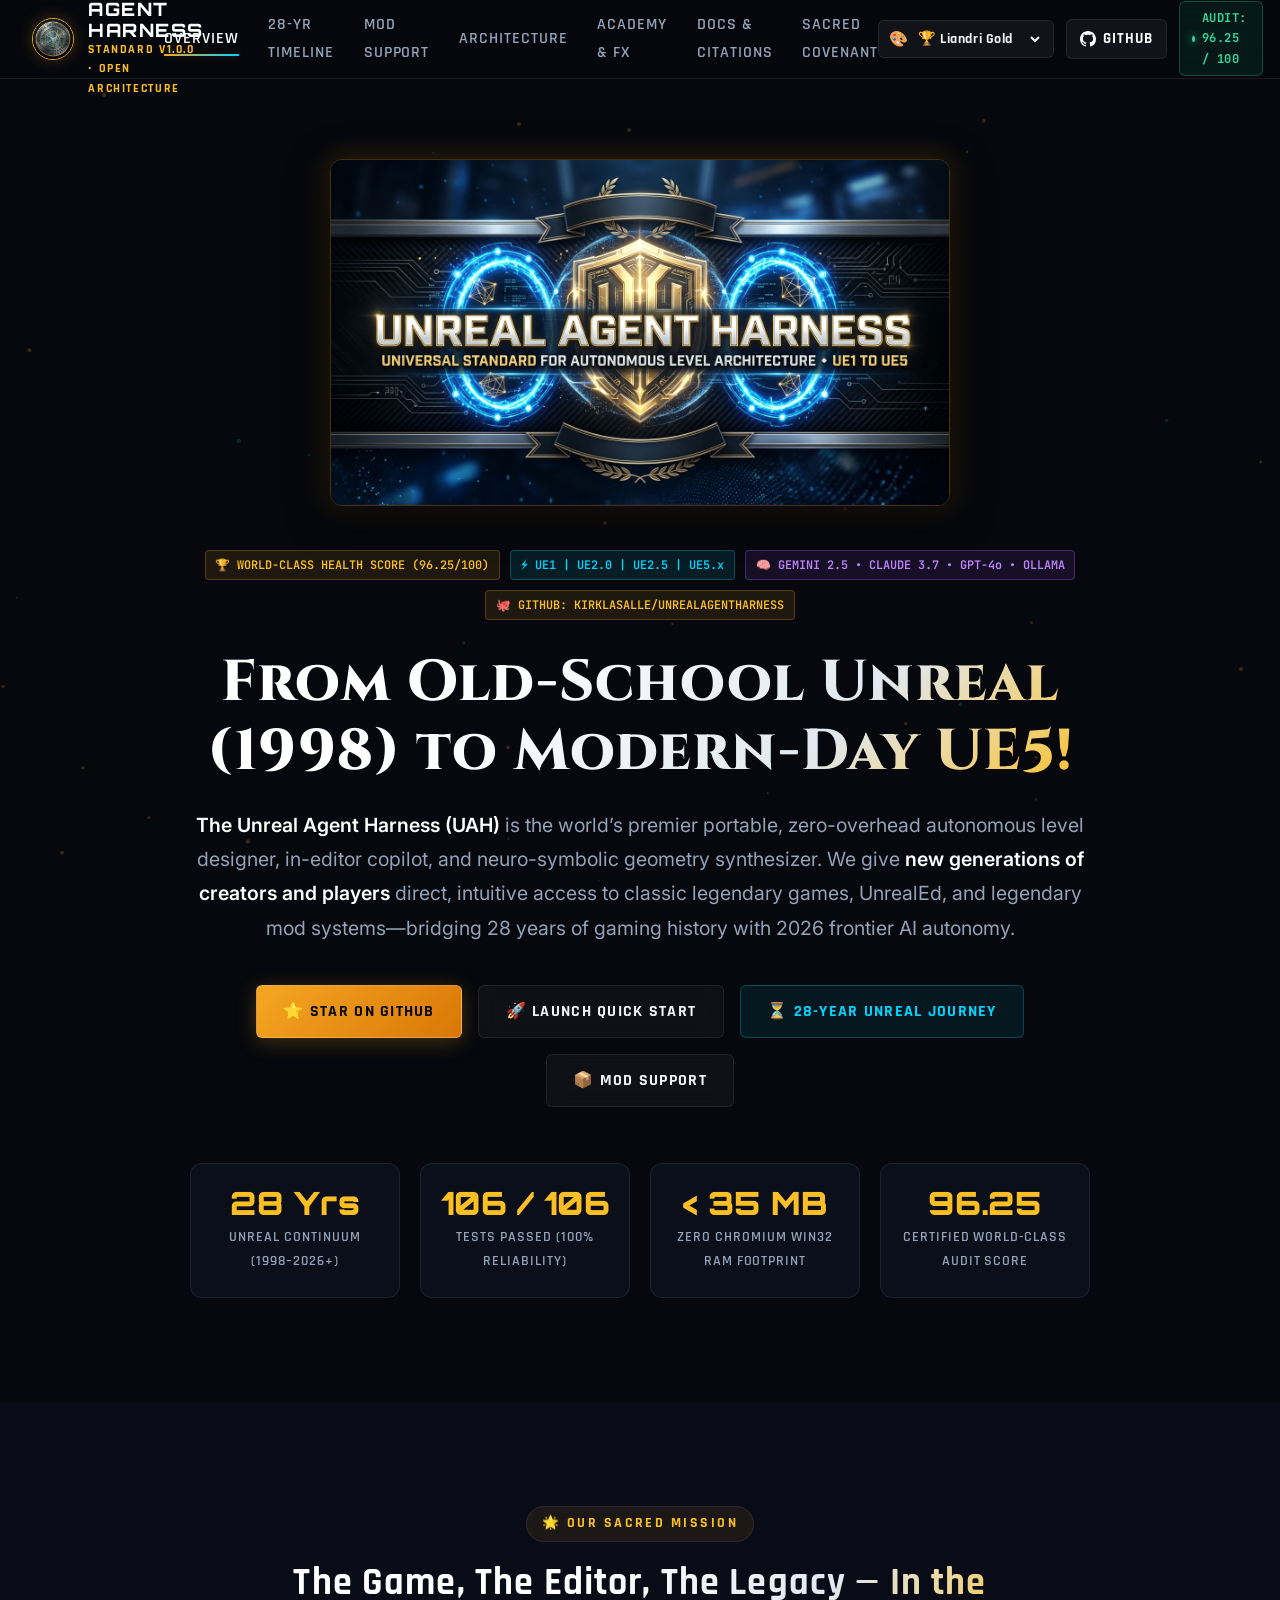
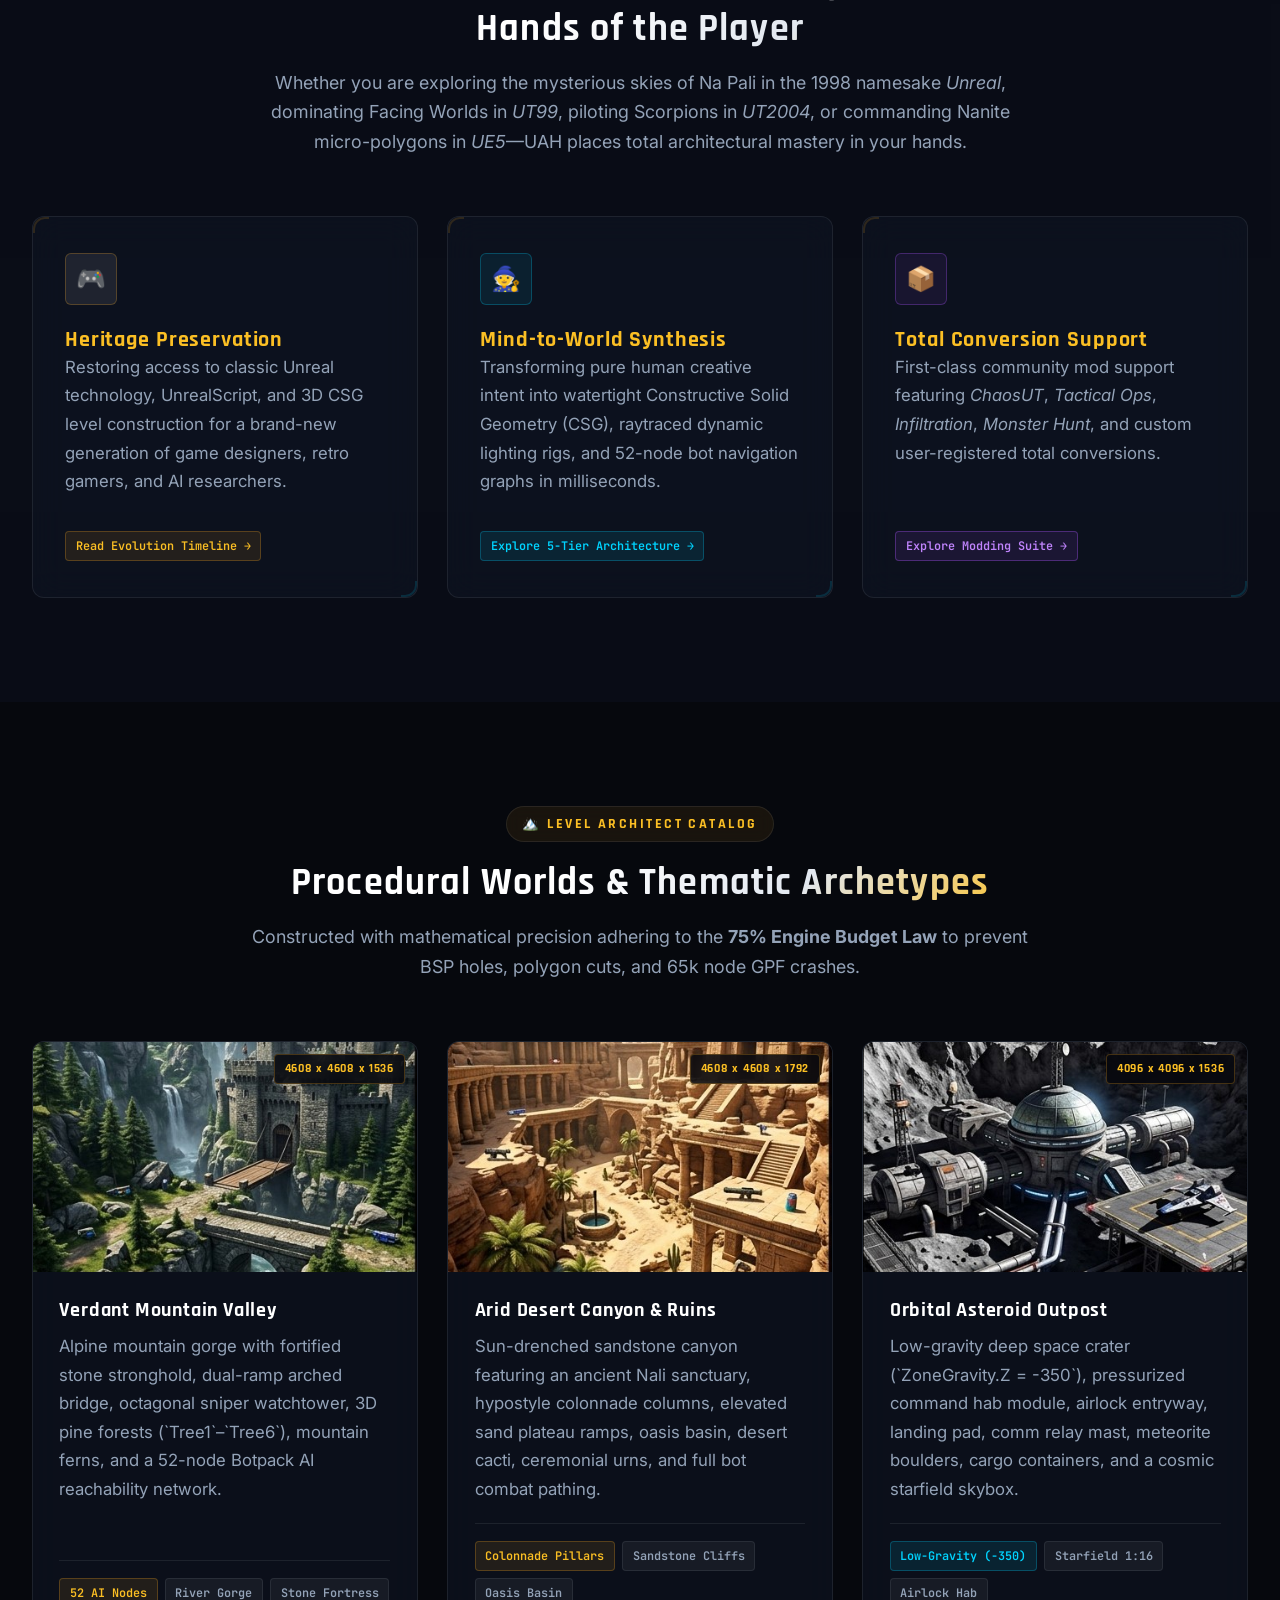
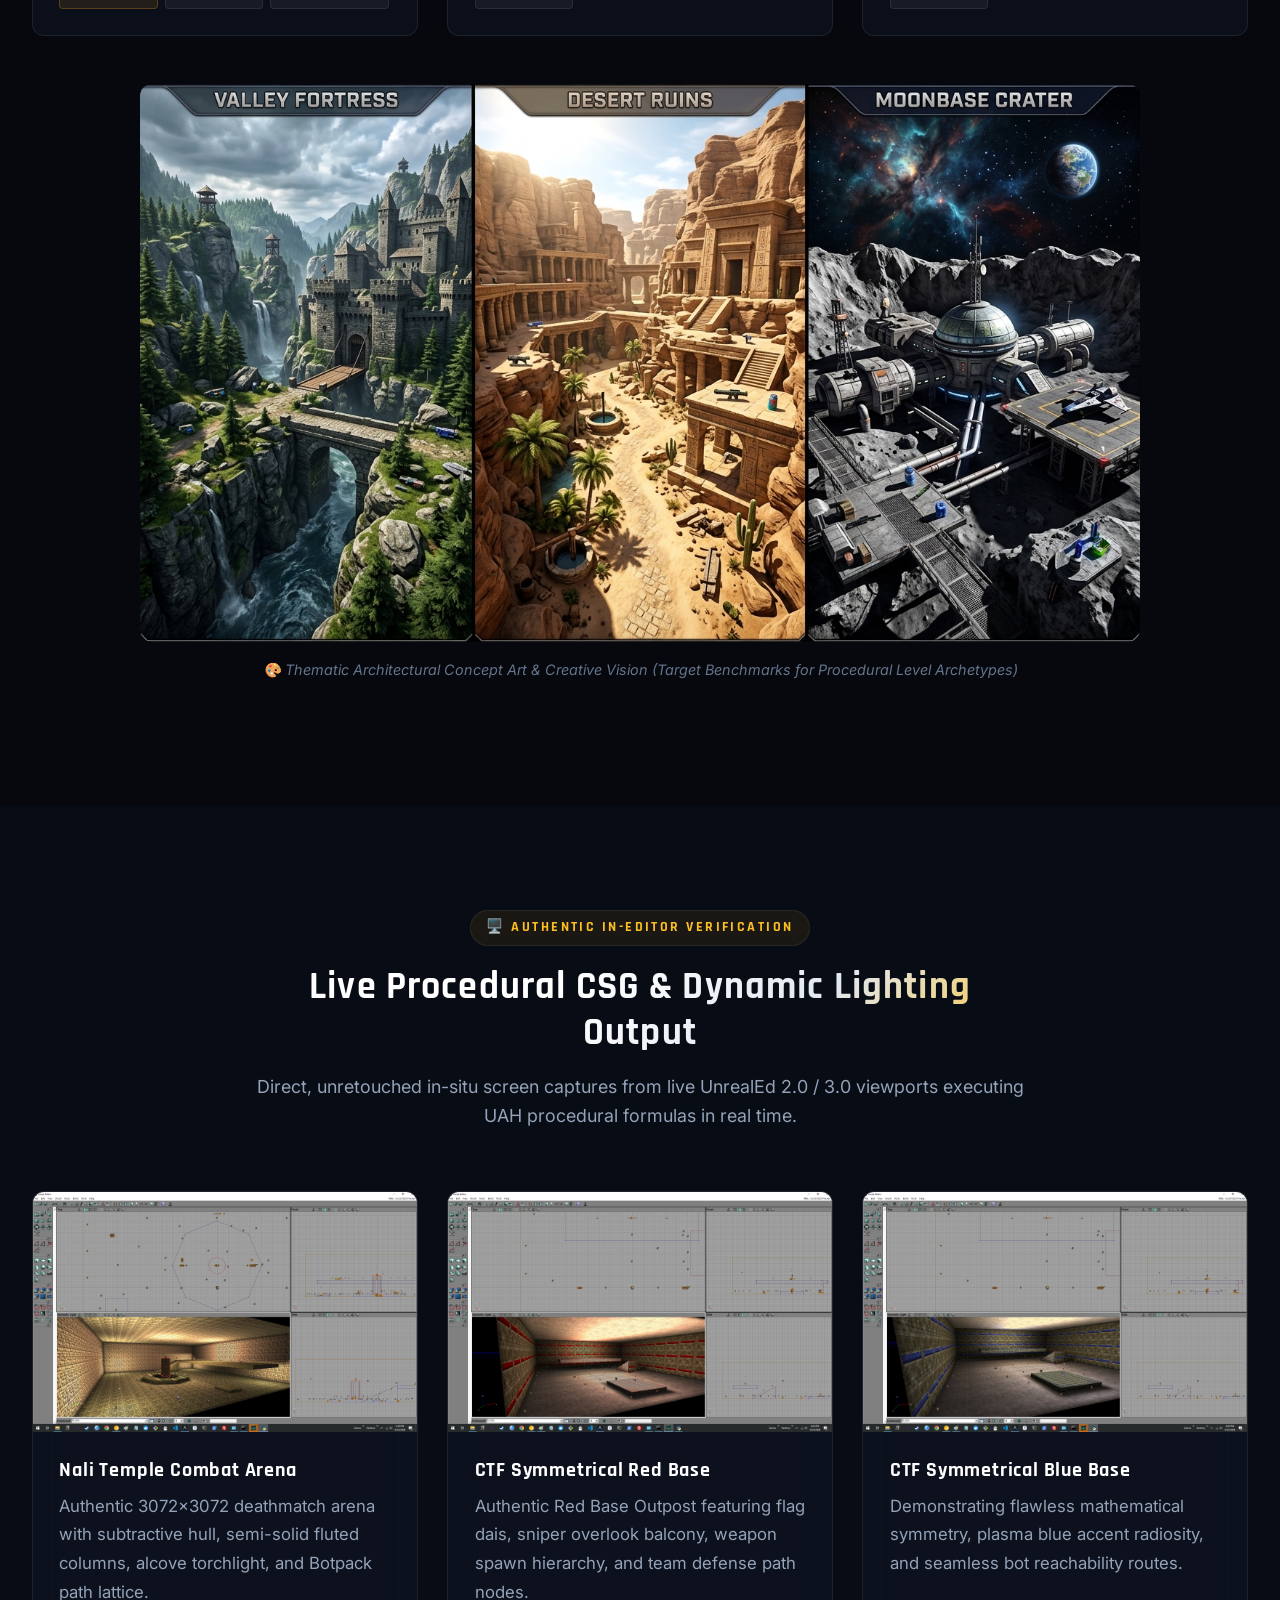
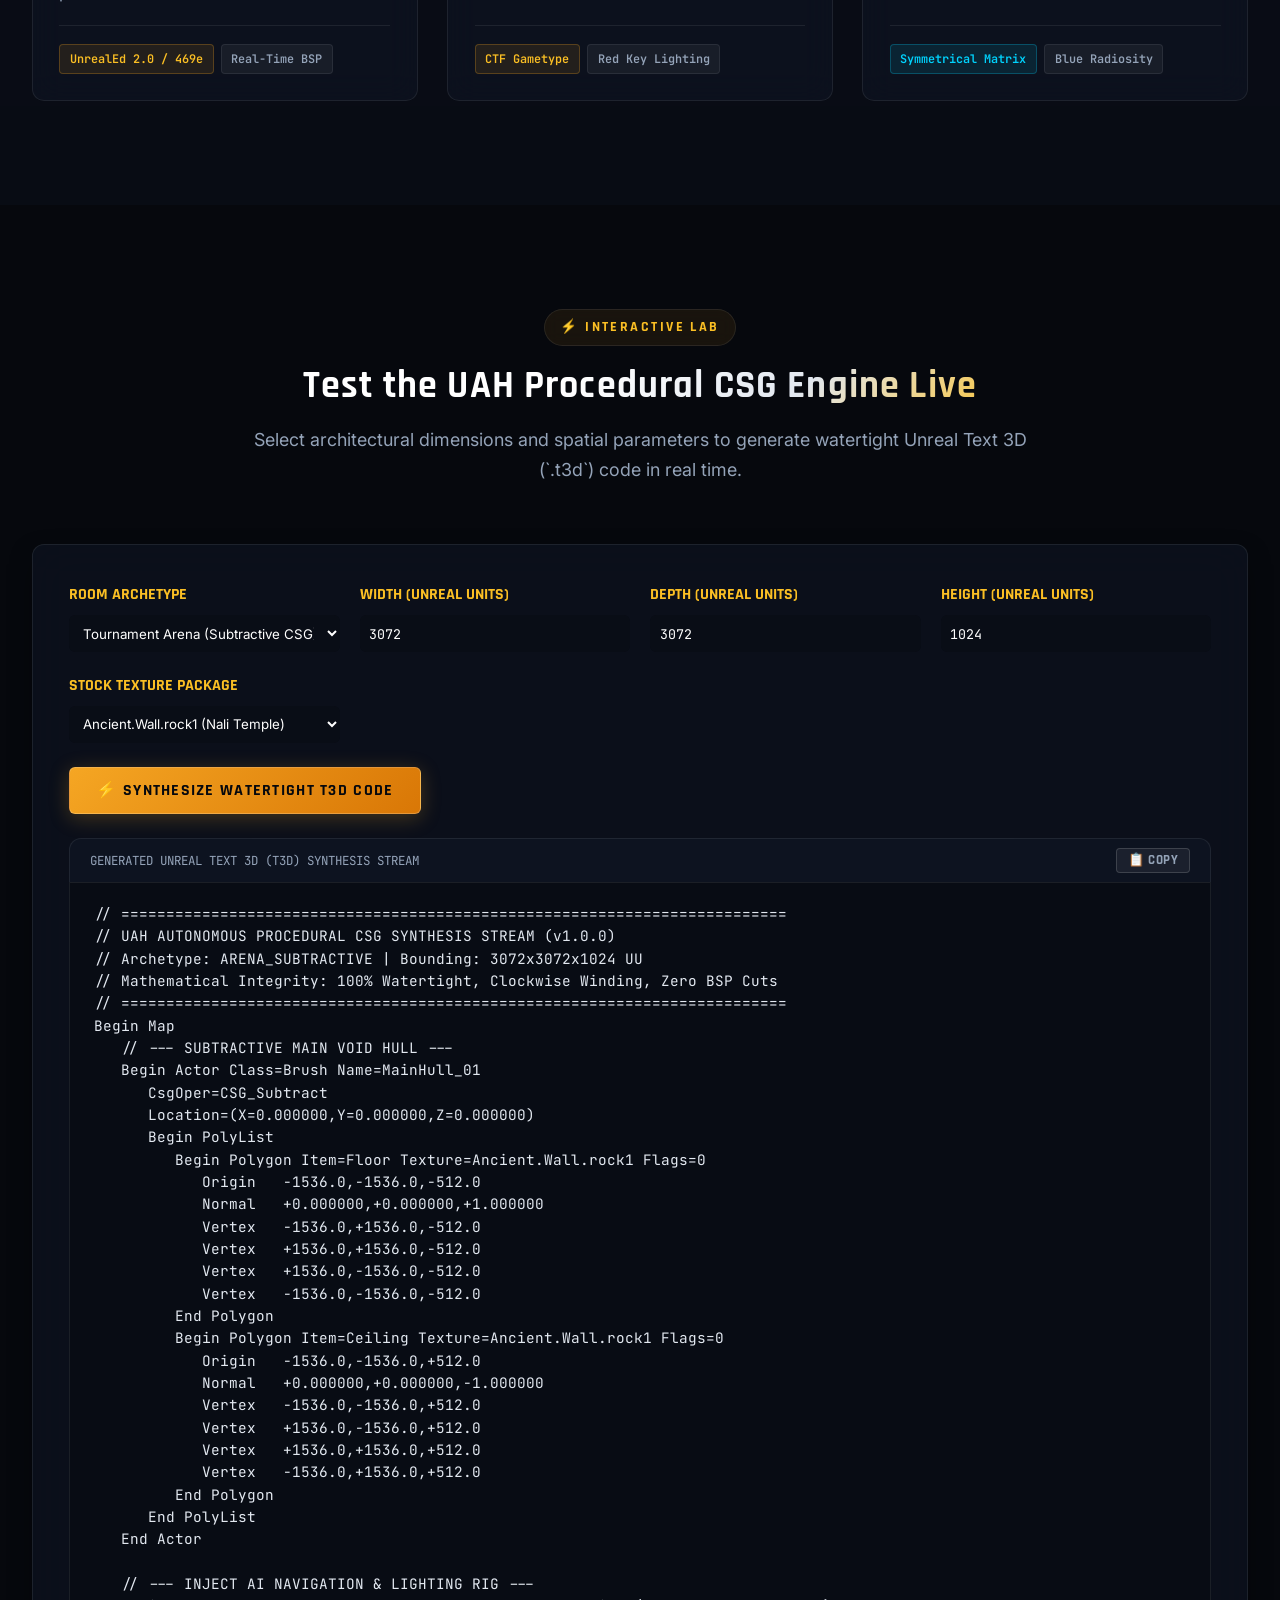
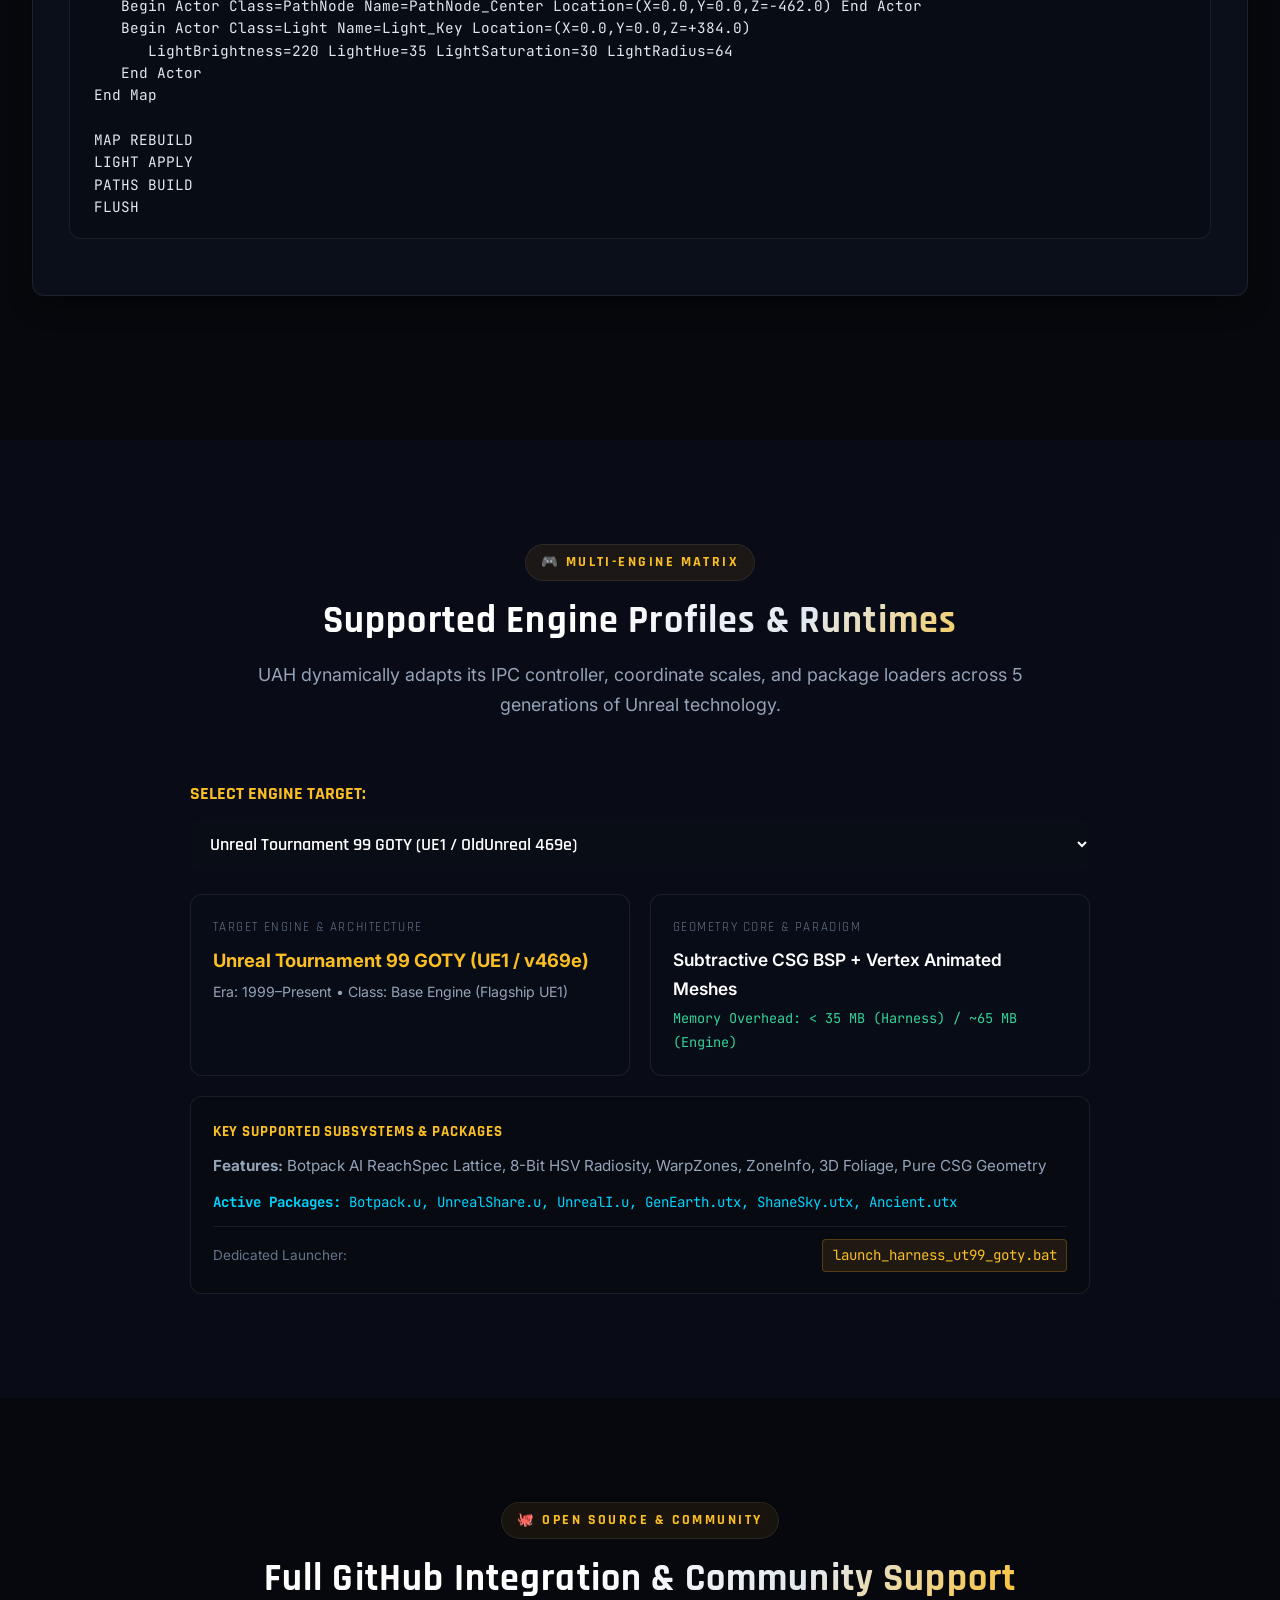
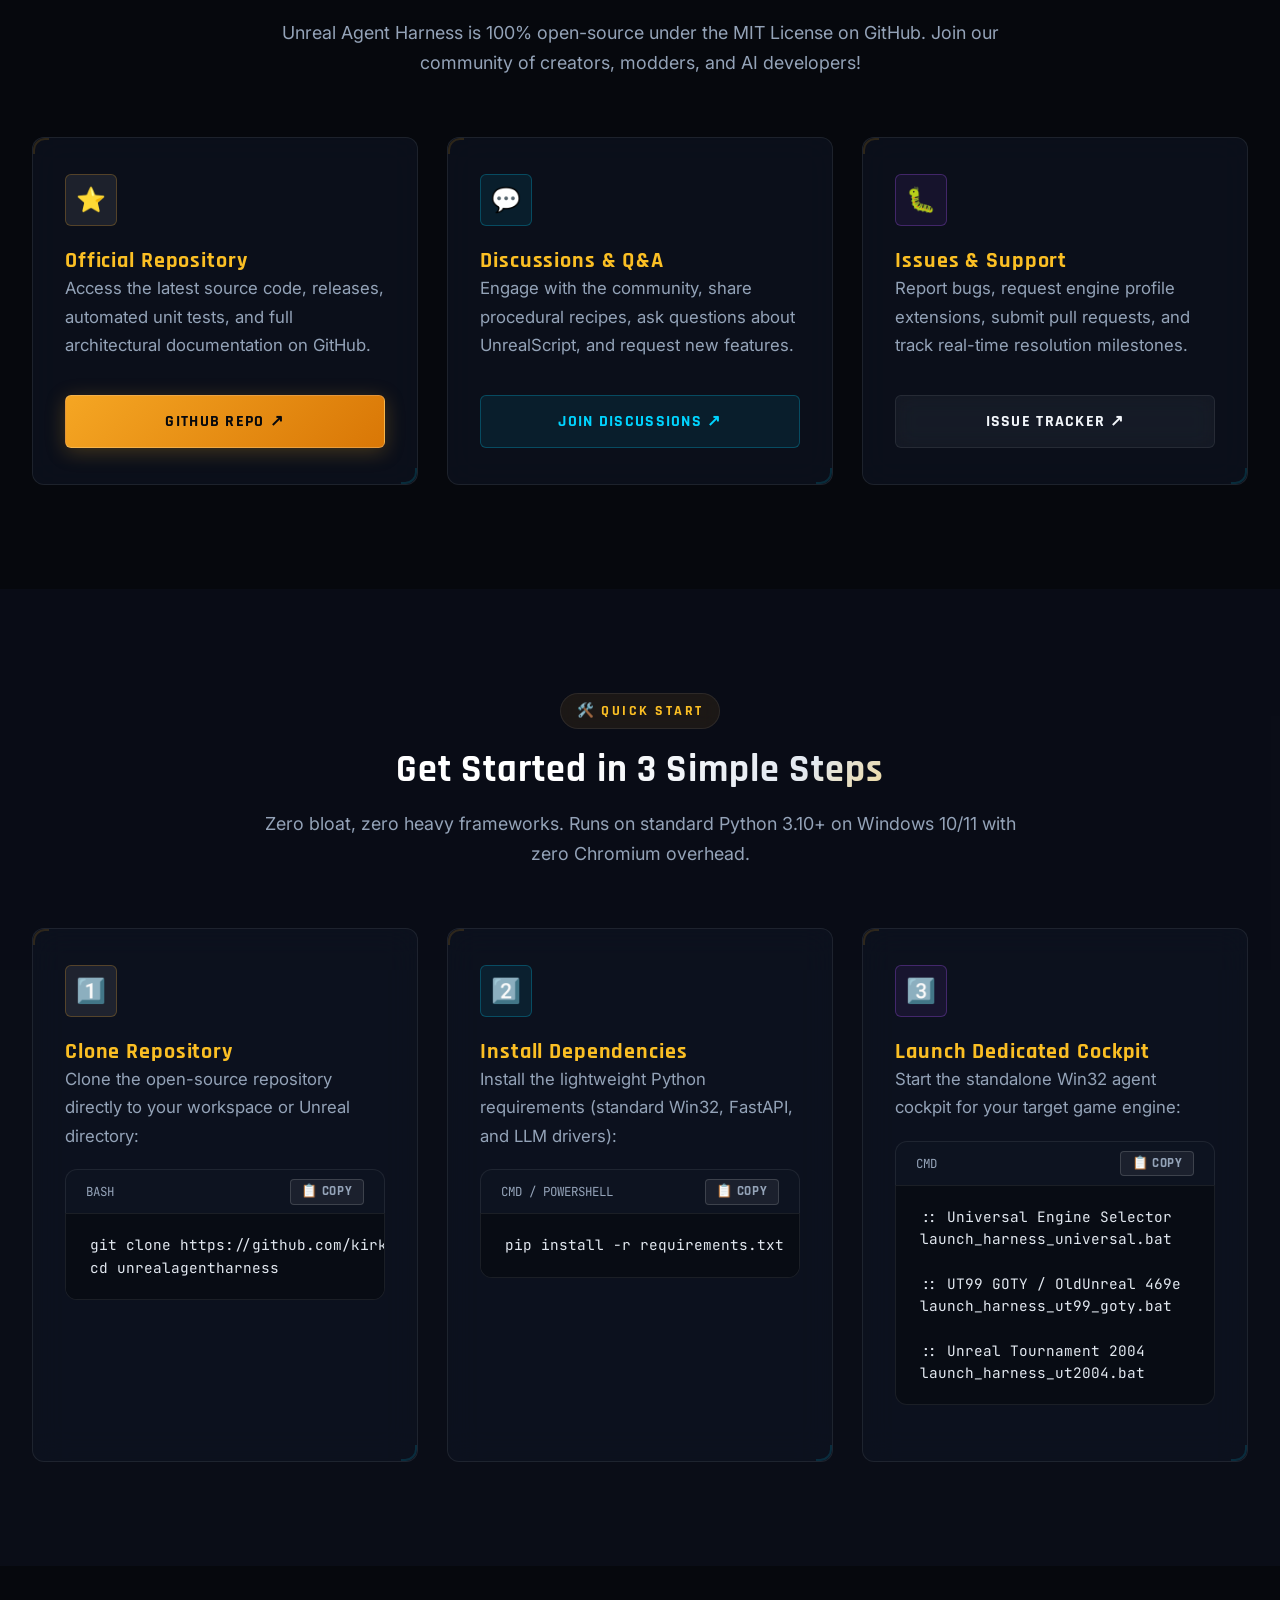
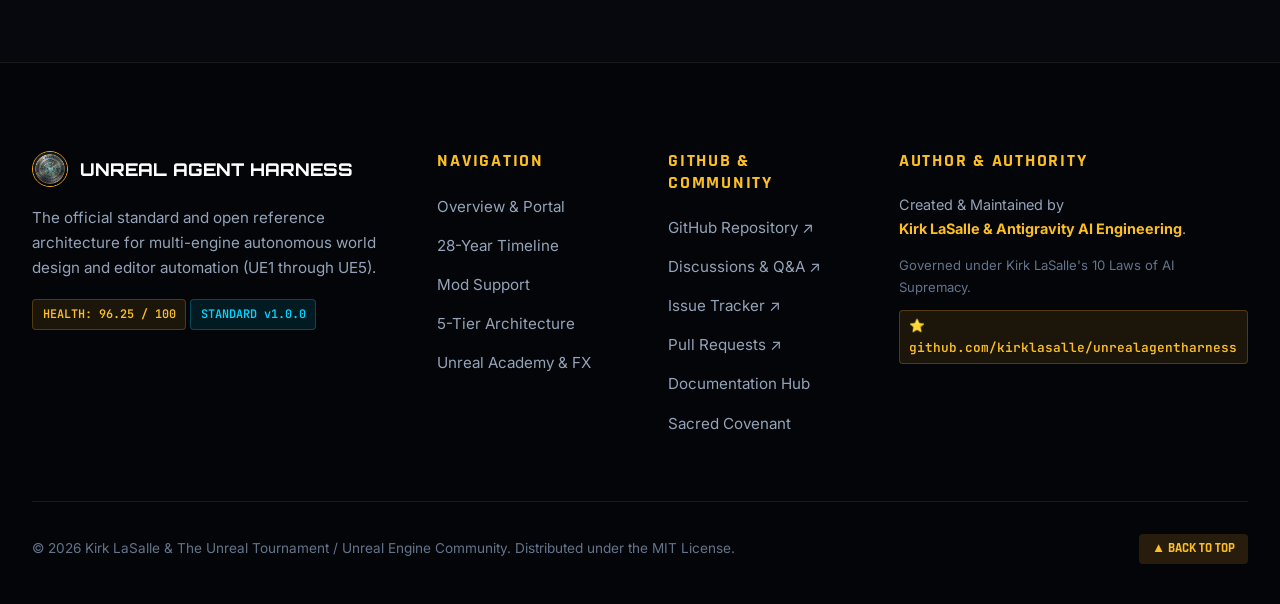
==== public_html/index.html @ e8def286 "feat(v3.1.0): luxury multi-theme public web suite, 28-year Unreal Continuum, universal mod support &" ====
<!DOCTYPE html>
<html lang="en">
<head>
  <meta charset="UTF-8">
  <meta name="viewport" content="width=device-width, initial-scale=1.0">
  <title>Unreal Agent Harness (UAH) — Multi-Engine Autonomous Level Designer & In-Editor Copilot</title>
  <meta name="description" content="Official Portal for Unreal Agent Harness (UAH). World-class autonomous level architect, CSG geometry synthesizer, and in-editor copilot bridging Unreal 1 (1998) through Unreal Engine 5.">
  <link rel="stylesheet" href="css/style.css">
  <link rel="icon" type="image/jpeg" href="images/uah_seal_circular.jpg">
</head>
<body>

  <!-- ==========================================================================
       TOP NAVIGATION BAR
       ========================================================================== -->
  <header class="navbar">
    <div class="container navbar-inner">
      <a href="index.html" class="nav-brand">
        <img src="images/uah_seal_circular.jpg" alt="UAH Official Certified Seal" class="brand-logo">
        <div class="brand-text">
          <span class="brand-name">UNREAL AGENT HARNESS</span>
          <span class="brand-tagline">STANDARD v1.0.0 • OPEN ARCHITECTURE</span>
        </div>
      </a>

      <nav>
        <ul class="nav-links">
          <li><a href="index.html" class="nav-link active">Overview</a></li>
          <li><a href="timeline.html" class="nav-link">28-Yr Timeline</a></li>
          <li><a href="mods.html" class="nav-link">Mod Support</a></li>
          <li><a href="architecture.html" class="nav-link">Architecture</a></li>
          <li><a href="academy.html" class="nav-link">Academy & FX</a></li>
          <li><a href="docs.html" class="nav-link">Docs & Citations</a></li>
          <li><a href="covenant.html" class="nav-link">Sacred Covenant</a></li>
        </ul>
      </nav>

      <div class="nav-cta-group">
        <div class="theme-selector-wrap" title="Switch Unreal Era Visual Style">
          <span style="font-size: 0.95rem;">🎨</span>
          <select class="theme-select-input" aria-label="Visual Style Theme Selector">
            <option value="liandri">🏆 Liandri Gold</option>
            <option value="napali">🌿 Na Pali 1998</option>
            <option value="ue5">🌌 UE5 Nanite</option>
            <option value="retro">📟 1998 Retro</option>
            <option value="skaarj">🛸 Skaarj Orbital</option>
          </select>
        </div>
        <a href="https://github.com/kirklasalle/unrealagentharness" target="_blank" rel="noopener" class="btn-gh" title="Official GitHub Repository">
          <svg height="16" width="16" viewBox="0 0 16 16" fill="currentColor" style="vertical-align: middle;"><path d="M8 0C3.58 0 0 3.58 0 8c0 3.54 2.29 6.53 5.47 7.59.4.07.55-.17.55-.38 0-.19-.01-.82-.01-1.49-2.01.37-2.53-.49-2.69-.94-.09-.23-.48-.94-.82-1.13-.28-.15-.68-.52-.01-.53.63-.01 1.08.58 1.23.82.72 1.21 1.87.87 2.33.66.07-.52.28-.87.51-1.07-1.78-.2-3.64-.89-3.64-3.95 0-.87.31-1.59.82-2.15-.08-.2-.36-1.02.08-2.12 0 0 .67-.21 2.2.82.64-.18 1.32-.27 2-.27.68 0 1.36.09 2 .27 1.53-1.04 2.2-.82 2.2-.82.44 1.1.16 1.92.08 2.12.51.56.82 1.27.82 2.15 0 3.07-1.87 3.75-3.65 3.95.29.25.54.73.54 1.48 0 1.07-.01 1.93-.01 2.2 0 .21.15.46.55.38A8.013 8.013 0 0016 8c0-4.42-3.58-8-8-8z"></path></svg>
          <span>GitHub</span>
        </a>
        <div class="badge-audit" title="Official Audit Certification Score">
          <span class="badge-audit-dot"></span>
          <span>AUDIT: 96.25 / 100</span>
        </div>
        <button class="nav-toggle" aria-label="Toggle navigation menu">☰</button>
      </div>
    </div>
  </header>

  <!-- ==========================================================================
       HERO SECTION
       ========================================================================== -->
  <section class="hero">
    <div class="container">
      <div class="hero-crest-wrapper">
        <img src="images/uah_titlebar_crest.jpg" alt="Unreal Agent Harness Titlebar Crest" class="hero-crest-img">
      </div>

      <div class="hero-content">
        <div class="hero-badges-strip">
          <span class="badge badge-gold">🏆 WORLD-CLASS HEALTH SCORE (96.25/100)</span>
          <span class="badge badge-cyan">⚡ UE1 | UE2.0 | UE2.5 | UE5.x</span>
          <span class="badge badge-purple">🧠 GEMINI 2.5 • CLAUDE 3.7 • GPT-4o • OLLAMA</span>
          <a href="https://github.com/kirklasalle/unrealagentharness" target="_blank" rel="noopener" class="badge badge-gold" style="text-decoration: none;">🐙 GITHUB: KIRKLASALLE/UNREALAGENTHARNESS</a>
        </div>

        <h1 class="hero-title">From Old-School Unreal (1998) to Modern-Day UE5!</h1>
        <p class="hero-lead">
          <strong>The Unreal Agent Harness (UAH)</strong> is the world’s premier portable, zero-overhead autonomous level designer, in-editor copilot, and neuro-symbolic geometry synthesizer. We give <strong>new generations of creators and players</strong> direct, intuitive access to classic legendary games, UnrealEd, and legendary mod systems—bridging 28 years of gaming history with 2026 frontier AI autonomy.
        </p>

        <div class="hero-actions">
          <a href="https://github.com/kirklasalle/unrealagentharness" target="_blank" rel="noopener" class="btn btn-primary">⭐ Star on GitHub</a>
          <a href="#quickstart" class="btn btn-secondary">🚀 Launch Quick Start</a>
          <a href="timeline.html" class="btn btn-cyan">⏳ 28-Year Unreal Journey</a>
          <a href="mods.html" class="btn btn-secondary">📦 Mod Support</a>
        </div>

        <div class="hero-stats-grid">
          <div class="stat-card">
            <div class="stat-number">28 Yrs</div>
            <div class="stat-label">Unreal Continuum (1998–2026+)</div>
          </div>
          <div class="stat-card">
            <div class="stat-number">106 / 106</div>
            <div class="stat-label">Tests Passed (100% Reliability)</div>
          </div>
          <div class="stat-card">
            <div class="stat-number">&lt; 35 MB</div>
            <div class="stat-label">Zero Chromium Win32 RAM Footprint</div>
          </div>
          <div class="stat-card">
            <div class="stat-number">96.25</div>
            <div class="stat-label">Certified World-Class Audit Score</div>
          </div>
        </div>
      </div>
    </div>
  </section>

  <!-- ==========================================================================
       THE CORE MISSION & VISION: EMPOWERING THE PLAYER & CREATOR
       ========================================================================== -->
  <section class="section" style="background: rgba(16, 22, 38, 0.4); border-top: 1px solid var(--border-subtle); border-bottom: 1px solid var(--border-subtle);">
    <div class="container">
      <div class="section-header">
        <span class="section-tag">🌟 Our Sacred Mission</span>
        <h2 class="section-title">The Game, The Editor, The Legacy — In the Hands of the Player</h2>
        <p class="section-subtitle">
          Whether you are exploring the mysterious skies of Na Pali in the 1998 namesake <em>Unreal</em>, dominating Facing Worlds in <em>UT99</em>, piloting Scorpions in <em>UT2004</em>, or commanding Nanite micro-polygons in <em>UE5</em>—UAH places total architectural mastery in your hands.
        </p>
      </div>

      <div class="card-grid-3">
        <div class="feature-card">
          <div class="feature-icon-box">🎮</div>
          <h3>Heritage Preservation</h3>
          <p>Restoring access to classic Unreal technology, UnrealScript, and 3D CSG level construction for a brand-new generation of game designers, retro gamers, and AI researchers.</p>
          <div style="margin-top: auto; padding-top: 1rem;"><a href="timeline.html" class="badge badge-gold">Read Evolution Timeline &rarr;</a></div>
        </div>

        <div class="feature-card">
          <div class="feature-icon-box cyan">🧙</div>
          <h3>Mind-to-World Synthesis</h3>
          <p>Transforming pure human creative intent into watertight Constructive Solid Geometry (CSG), raytraced dynamic lighting rigs, and 52-node bot navigation graphs in milliseconds.</p>
          <div style="margin-top: auto; padding-top: 1rem;"><a href="architecture.html" class="badge badge-cyan">Explore 5-Tier Architecture &rarr;</a></div>
        </div>

        <div class="feature-card">
          <div class="feature-icon-box purple">📦</div>
          <h3>Total Conversion Support</h3>
          <p>First-class community mod support featuring <em>ChaosUT</em>, <em>Tactical Ops</em>, <em>Infiltration</em>, <em>Monster Hunt</em>, and custom user-registered total conversions.</p>
          <div style="margin-top: auto; padding-top: 1rem;"><a href="mods.html" class="badge badge-purple">Explore Modding Suite &rarr;</a></div>
        </div>
      </div>
    </div>
  </section>

  <!-- ==========================================================================
       PROCEDURAL LEVEL ARCHETYPE SHOWCASE
       ========================================================================== -->
  <section class="section">
    <div class="container">
      <div class="section-header">
        <span class="section-tag">🏔️ Level Architect Catalog</span>
        <h2 class="section-title">Procedural Worlds & Thematic Archetypes</h2>
        <p class="section-subtitle">
          Constructed with mathematical precision adhering to the <strong>75% Engine Budget Law</strong> to prevent BSP holes, polygon cuts, and 65k node GPF crashes.
        </p>
      </div>

      <div class="gallery-grid">
        <div class="showcase-card">
          <div class="showcase-img-wrap">
            <img src="images/Builderbutton_valley_01.jpg" alt="Verdant Mountain Valley Archetype">
            <span class="showcase-tag">4608 x 4608 x 1536</span>
          </div>
          <div class="showcase-body">
            <h3 class="showcase-title">Verdant Mountain Valley</h3>
            <p>Alpine mountain gorge with fortified stone stronghold, dual-ramp arched bridge, octagonal sniper watchtower, 3D pine forests (`Tree1`–`Tree6`), mountain ferns, and a 52-node Botpack AI reachability network.</p>
            <div class="showcase-specs">
              <span class="badge badge-gold">52 AI Nodes</span>
              <span class="badge">River Gorge</span>
              <span class="badge">Stone Fortress</span>
            </div>
          </div>
        </div>

        <div class="showcase-card">
          <div class="showcase-img-wrap">
            <img src="images/Builderbutton_desert_01.jpg" alt="Arid Desert Canyon Archetype">
            <span class="showcase-tag">4608 x 4608 x 1792</span>
          </div>
          <div class="showcase-body">
            <h3 class="showcase-title">Arid Desert Canyon & Ruins</h3>
            <p>Sun-drenched sandstone canyon featuring an ancient Nali sanctuary, hypostyle colonnade columns, elevated sand plateau ramps, oasis basin, desert cacti, ceremonial urns, and full bot combat pathing.</p>
            <div class="showcase-specs">
              <span class="badge badge-gold">Colonnade Pillars</span>
              <span class="badge">Sandstone Cliffs</span>
              <span class="badge">Oasis Basin</span>
            </div>
          </div>
        </div>

        <div class="showcase-card">
          <div class="showcase-img-wrap">
            <img src="images/Builderbutton_moonbase_01.jpg" alt="Orbital Asteroid Outpost Archetype">
            <span class="showcase-tag">4096 x 4096 x 1536</span>
          </div>
          <div class="showcase-body">
            <h3 class="showcase-title">Orbital Asteroid Outpost</h3>
            <p>Low-gravity deep space crater (`ZoneGravity.Z = -350`), pressurized command hab module, airlock entryway, landing pad, comm relay mast, meteorite boulders, cargo containers, and a cosmic starfield skybox.</p>
            <div class="showcase-specs">
              <span class="badge badge-cyan">Low-Gravity (-350)</span>
              <span class="badge">Starfield 1:16</span>
              <span class="badge">Airlock Hab</span>
            </div>
          </div>
        </div>
      </div>

      <div style="margin-top: 3rem; text-align: center;">
        <img src="images/outdoor_worlds_showcase.jpg" alt="Outdoor World Environments Thematic Concept Art" style="border-radius: 12px; border: 1px solid var(--border-gold); box-shadow: var(--shadow-gold); margin: 0 auto; max-width: 1000px;">
        <p style="margin-top: 1rem; font-size: 0.9rem; color: var(--text-dim); font-style: italic;">
          🎨 Thematic Architectural Concept Art & Creative Vision (Target Benchmarks for Procedural Level Archetypes)
        </p>
      </div>
    </div>
  </section>

  <!-- ==========================================================================
       LIVE IN-EDITOR VIEWPORT EVIDENCE (AUTHENTIC REALITY)
       ========================================================================== -->
  <section class="section" style="background: rgba(11, 15, 25, 0.7); border-top: 1px solid var(--border-subtle); border-bottom: 1px solid var(--border-subtle);">
    <div class="container">
      <div class="section-header">
        <span class="section-tag">🖥️ Authentic In-Editor Verification</span>
        <h2 class="section-title">Live Procedural CSG & Dynamic Lighting Output</h2>
        <p class="section-subtitle">
          Direct, unretouched in-situ screen captures from live UnrealEd 2.0 / 3.0 viewports executing UAH procedural formulas in real time.
        </p>
      </div>

      <div class="gallery-grid">
        <div class="showcase-card">
          <div class="showcase-img-wrap" style="height: 240px;">
            <img src="images/unrealed_temple_arena.png" alt="UnrealEd Temple Arena Synthesis">
          </div>
          <div class="showcase-body">
            <h3 class="showcase-title">Nali Temple Combat Arena</h3>
            <p>Authentic 3072x3072 deathmatch arena with subtractive hull, semi-solid fluted columns, alcove torchlight, and Botpack path lattice.</p>
            <div class="showcase-specs">
              <span class="badge badge-gold">UnrealEd 2.0 / 469e</span>
              <span class="badge">Real-Time BSP</span>
            </div>
          </div>
        </div>

        <div class="showcase-card">
          <div class="showcase-img-wrap" style="height: 240px;">
            <img src="images/unrealed_ctf_red.png" alt="UnrealEd CTF Red Base">
          </div>
          <div class="showcase-body">
            <h3 class="showcase-title">CTF Symmetrical Red Base</h3>
            <p>Authentic Red Base Outpost featuring flag dais, sniper overlook balcony, weapon spawn hierarchy, and team defense path nodes.</p>
            <div class="showcase-specs">
              <span class="badge badge-gold">CTF Gametype</span>
              <span class="badge">Red Key Lighting</span>
            </div>
          </div>
        </div>

        <div class="showcase-card">
          <div class="showcase-img-wrap" style="height: 240px;">
            <img src="images/unrealed_ctf_blue.png" alt="UnrealEd CTF Blue Base">
          </div>
          <div class="showcase-body">
            <h3 class="showcase-title">CTF Symmetrical Blue Base</h3>
            <p>Demonstrating flawless mathematical symmetry, plasma blue accent radiosity, and seamless bot reachability routes.</p>
            <div class="showcase-specs">
              <span class="badge badge-cyan">Symmetrical Matrix</span>
              <span class="badge">Blue Radiosity</span>
            </div>
          </div>
        </div>
      </div>
    </div>
  </section>

  <!-- ==========================================================================
       INTERACTIVE CSG ROOM SYNTHESIZER DEMO
       ========================================================================== -->
  <section class="section">
    <div class="container">
      <div class="section-header">
        <span class="section-tag">⚡ Interactive Lab</span>
        <h2 class="section-title">Test the UAH Procedural CSG Engine Live</h2>
        <p class="section-subtitle">
          Select architectural dimensions and spatial parameters to generate watertight Unreal Text 3D (`.t3d`) code in real time.
        </p>
      </div>

      <div class="interactive-box">
        <div style="display: grid; grid-template-columns: repeat(auto-fit, minmax(220px, 1fr)); gap: 1.25rem; margin-bottom: 1.5rem;">
          <div>
            <label style="display: block; font-family: var(--font-tech); font-weight: 700; color: var(--gold-light); margin-bottom: 0.4rem; text-transform: uppercase;">Room Archetype</label>
            <select id="csgRoomType" style="width: 100%; background: #090d16; border: 1px solid var(--border-subtle); color: #fff; padding: 0.6rem; border-radius: 6px; font-family: var(--font-body);">
              <option value="arena_subtractive">Tournament Arena (Subtractive CSG)</option>
              <option value="valley_subtractive">Mountain Valley (Subtractive Gorge)</option>
              <option value="orbital_subtractive">Orbital Asteroid Hab Module</option>
              <option value="scifi_subtractive">Sci-Fi Industrial Arena</option>
            </select>
          </div>

          <div>
            <label style="display: block; font-family: var(--font-tech); font-weight: 700; color: var(--gold-light); margin-bottom: 0.4rem; text-transform: uppercase;">Width (Unreal Units)</label>
            <input type="number" id="csgWidth" value="3072" step="256" style="width: 100%; background: #090d16; border: 1px solid var(--border-subtle); color: #fff; padding: 0.6rem; border-radius: 6px; font-family: var(--font-mono);">
          </div>

          <div>
            <label style="display: block; font-family: var(--font-tech); font-weight: 700; color: var(--gold-light); margin-bottom: 0.4rem; text-transform: uppercase;">Depth (Unreal Units)</label>
            <input type="number" id="csgDepth" value="3072" step="256" style="width: 100%; background: #090d16; border: 1px solid var(--border-subtle); color: #fff; padding: 0.6rem; border-radius: 6px; font-family: var(--font-mono);">
          </div>

          <div>
            <label style="display: block; font-family: var(--font-tech); font-weight: 700; color: var(--gold-light); margin-bottom: 0.4rem; text-transform: uppercase;">Height (Unreal Units)</label>
            <input type="number" id="csgHeight" value="1024" step="128" style="width: 100%; background: #090d16; border: 1px solid var(--border-subtle); color: #fff; padding: 0.6rem; border-radius: 6px; font-family: var(--font-mono);">
          </div>

          <div>
            <label style="display: block; font-family: var(--font-tech); font-weight: 700; color: var(--gold-light); margin-bottom: 0.4rem; text-transform: uppercase;">Stock Texture Package</label>
            <select id="csgTexture" style="width: 100%; background: #090d16; border: 1px solid var(--border-subtle); color: #fff; padding: 0.6rem; border-radius: 6px; font-family: var(--font-body);">
              <option value="Ancient.Wall.rock1">Ancient.Wall.rock1 (Nali Temple)</option>
              <option value="UTtech1.Wall.metal1">UTtech1.Wall.metal1 (Tournament)</option>
              <option value="GenEarth.Ground.dirt1">GenEarth.Ground.dirt1 (Valley)</option>
              <option value="SpaceFX.Sky.starfield1">SpaceFX.Sky.starfield1 (Cosmic)</option>
            </select>
          </div>
        </div>

        <button id="csgGenerateBtn" class="btn btn-primary" style="margin-bottom: 1.5rem;">⚡ Synthesize Watertight T3D Code</button>

        <div class="code-header">
          <span>GENERATED UNREAL TEXT 3D (T3D) SYNTHESIS STREAM</span>
        </div>
        <pre><code id="csgOutputPreview">// Click Synthesize to inspect generated T3D code...</code></pre>
      </div>
    </div>
  </section>

  <!-- ==========================================================================
       INTERACTIVE ENGINE MATRIX SELECTOR
       ========================================================================== -->
  <section class="section" style="background: rgba(16, 22, 38, 0.4); border-top: 1px solid var(--border-subtle); border-bottom: 1px solid var(--border-subtle);">
    <div class="container">
      <div class="section-header">
        <span class="section-tag">🎮 Multi-Engine Matrix</span>
        <h2 class="section-title">Supported Engine Profiles & Runtimes</h2>
        <p class="section-subtitle">
          UAH dynamically adapts its IPC controller, coordinate scales, and package loaders across 5 generations of Unreal technology.
        </p>
      </div>

      <div style="max-width: 900px; margin: 0 auto;">
        <label for="engineProfileSelect" style="display: block; font-family: var(--font-tech); font-size: 1.1rem; font-weight: 700; color: var(--gold-light); margin-bottom: 0.6rem; text-transform: uppercase;">
          Select Engine Target:
        </label>
        <select id="engineProfileSelect" style="width: 100%; background: #090d16; border: 1px solid var(--border-gold); color: #fff; padding: 0.85rem 1rem; border-radius: 8px; font-family: var(--font-tech); font-size: 1.1rem; font-weight: 600; cursor: pointer;">
          <option value="ut99_goty">Unreal Tournament 99 GOTY (UE1 / OldUnreal 469e)</option>
          <option value="ut99_chaosut">ChaosUT: Evolution Mod (UE1 / Total Conversion)</option>
          <option value="ut2004">Unreal Tournament 2004 (UE2.5 / Karma Physics & Onslaught)</option>
          <option value="ue5">Unreal Engine 5.x (Modern UE5 / Nanite & Lumen Bridge)</option>
        </select>

        <div id="engineProfileDetails" style="margin-top: 1.5rem;">
          <!-- Dynamically populated by main.js -->
        </div>
      </div>
    </div>
  </section>

  <!-- ==========================================================================
       GITHUB OPEN SOURCE & COMMUNITY SECTION
       ========================================================================== -->
  <section class="section">
    <div class="container">
      <div class="section-header">
        <span class="section-tag">🐙 Open Source & Community</span>
        <h2 class="section-title">Full GitHub Integration & Community Support</h2>
        <p class="section-subtitle">
          Unreal Agent Harness is 100% open-source under the MIT License on GitHub. Join our community of creators, modders, and AI developers!
        </p>
      </div>

      <div class="card-grid-3">
        <div class="feature-card">
          <div class="feature-icon-box">⭐</div>
          <h3>Official Repository</h3>
          <p>Access the latest source code, releases, automated unit tests, and full architectural documentation on GitHub.</p>
          <div style="margin-top: auto; padding-top: 1rem;">
            <a href="https://github.com/kirklasalle/unrealagentharness" target="_blank" rel="noopener" class="btn btn-primary" style="width: 100%;">GitHub Repo ↗</a>
          </div>
        </div>

        <div class="feature-card">
          <div class="feature-icon-box cyan">💬</div>
          <h3>Discussions & Q&A</h3>
          <p>Engage with the community, share procedural recipes, ask questions about UnrealScript, and request new features.</p>
          <div style="margin-top: auto; padding-top: 1rem;">
            <a href="https://github.com/kirklasalle/unrealagentharness/discussions" target="_blank" rel="noopener" class="btn btn-cyan" style="width: 100%;">Join Discussions ↗</a>
          </div>
        </div>

        <div class="feature-card">
          <div class="feature-icon-box purple">🐛</div>
          <h3>Issues & Support</h3>
          <p>Report bugs, request engine profile extensions, submit pull requests, and track real-time resolution milestones.</p>
          <div style="margin-top: auto; padding-top: 1rem;">
            <a href="https://github.com/kirklasalle/unrealagentharness/issues" target="_blank" rel="noopener" class="btn btn-secondary" style="width: 100%;">Issue Tracker ↗</a>
          </div>
        </div>
      </div>
    </div>
  </section>

  <!-- ==========================================================================
       QUICK START GUIDE
       ========================================================================== -->
  <section class="section" id="quickstart" style="background: rgba(16, 22, 38, 0.4); border-top: 1px solid var(--border-subtle);">
    <div class="container">
      <div class="section-header">
        <span class="section-tag">🛠️ Quick Start</span>
        <h2 class="section-title">Get Started in 3 Simple Steps</h2>
        <p class="section-subtitle">
          Zero bloat, zero heavy frameworks. Runs on standard Python 3.10+ on Windows 10/11 with zero Chromium overhead.
        </p>
      </div>

      <div class="card-grid-3">
        <div class="feature-card">
          <div class="feature-icon-box">1️⃣</div>
          <h3>Clone Repository</h3>
          <p>Clone the open-source repository directly to your workspace or Unreal directory:</p>
          <div class="code-header"><span>BASH</span></div>
          <pre><code>git clone https://github.com/kirklasalle/unrealagentharness.git
cd unrealagentharness</code></pre>
        </div>

        <div class="feature-card">
          <div class="feature-icon-box cyan">2️⃣</div>
          <h3>Install Dependencies</h3>
          <p>Install the lightweight Python requirements (standard Win32, FastAPI, and LLM drivers):</p>
          <div class="code-header"><span>CMD / POWERSHELL</span></div>
          <pre><code>pip install -r requirements.txt</code></pre>
        </div>

        <div class="feature-card">
          <div class="feature-icon-box purple">3️⃣</div>
          <h3>Launch Dedicated Cockpit</h3>
          <p>Start the standalone Win32 agent cockpit for your target game engine:</p>
          <div class="code-header"><span>CMD</span></div>
          <pre><code>:: Universal Engine Selector
launch_harness_universal.bat

:: UT99 GOTY / OldUnreal 469e
launch_harness_ut99_goty.bat

:: Unreal Tournament 2004
launch_harness_ut2004.bat</code></pre>
        </div>
      </div>
    </div>
  </section>

  <!-- ==========================================================================
       FOOTER
       ========================================================================== -->
  <footer class="footer">
    <div class="container">
      <div class="footer-grid">
        <div class="footer-brand">
          <div style="display: flex; align-items: center; gap: 0.75rem;">
            <img src="images/uah_seal_circular.jpg" alt="UAH Official Seal" style="width: 36px; height: 36px; border-radius: 50%; border: 1px solid var(--gold-primary);">
            <span style="font-family: var(--font-cyber); font-weight: 800; font-size: 1.1rem; color: #fff;">UNREAL AGENT HARNESS</span>
          </div>
          <p>The official standard and open reference architecture for multi-engine autonomous world design and editor automation (UE1 through UE5).</p>
          <div style="margin-top: 1rem;">
            <span class="badge badge-gold">HEALTH: 96.25 / 100</span>
            <span class="badge badge-cyan">STANDARD v1.0.0</span>
          </div>
        </div>

        <div>
          <h4 class="footer-title">Navigation</h4>
          <ul class="footer-links">
            <li><a href="index.html" class="footer-link">Overview & Portal</a></li>
            <li><a href="timeline.html" class="footer-link">28-Year Timeline</a></li>
            <li><a href="mods.html" class="footer-link">Mod Support</a></li>
            <li><a href="architecture.html" class="footer-link">5-Tier Architecture</a></li>
            <li><a href="academy.html" class="footer-link">Unreal Academy & FX</a></li>
          </ul>
        </div>

        <div>
          <h4 class="footer-title">GitHub & Community</h4>
          <ul class="footer-links">
            <li><a href="https://github.com/kirklasalle/unrealagentharness" target="_blank" rel="noopener" class="footer-link">GitHub Repository ↗</a></li>
            <li><a href="https://github.com/kirklasalle/unrealagentharness/discussions" target="_blank" rel="noopener" class="footer-link">Discussions & Q&A ↗</a></li>
            <li><a href="https://github.com/kirklasalle/unrealagentharness/issues" target="_blank" rel="noopener" class="footer-link">Issue Tracker ↗</a></li>
            <li><a href="https://github.com/kirklasalle/unrealagentharness/pulls" target="_blank" rel="noopener" class="footer-link">Pull Requests ↗</a></li>
            <li><a href="docs.html" class="footer-link">Documentation Hub</a></li>
            <li><a href="covenant.html" class="footer-link">Sacred Covenant</a></li>
          </ul>
        </div>

        <div>
          <h4 class="footer-title">Author & Authority</h4>
          <p style="font-size: 0.9rem; color: var(--text-muted); margin-bottom: 0.75rem;">
            Created & Maintained by<br>
            <strong style="color: var(--gold-light);">Kirk LaSalle & Antigravity AI Engineering</strong>.
          </p>
          <p style="font-size: 0.82rem; color: var(--text-dim); margin-bottom: 0.75rem;">
            Governed under Kirk LaSalle's 10 Laws of AI Supremacy.
          </p>
          <a href="https://github.com/kirklasalle/unrealagentharness" target="_blank" rel="noopener" class="badge badge-gold" style="font-size: 0.8rem; text-decoration: none;">
            ⭐ github.com/kirklasalle/unrealagentharness
          </a>
        </div>
      </div>

      <div class="footer-bottom">
        <div>&copy; 2026 Kirk LaSalle & The Unreal Tournament / Unreal Engine Community. Distributed under the MIT License.</div>
        <div>
          <button id="backToTopBtn" style="background: rgba(245,166,35,0.15); border: 1px solid var(--border-gold); color: var(--gold-light); padding: 0.4rem 0.8rem; border-radius: 4px; cursor: pointer; font-family: var(--font-tech); font-weight: 700; opacity: 0; pointer-events: none; transition: all 0.3s;">
            ▲ BACK TO TOP
          </button>
        </div>
      </div>
    </div>
  </footer>

  <script src="js/main.js"></script>
</body>
</html>
---- public_html/css/style.css ----
/* ==========================================================================
   UNREAL AGENT HARNESS (UAH) — WORLD-CLASS DESIGN SYSTEM & STYLESHEET
   Architect: Kirk LaSalle & Antigravity AI Engineering
   Theme: Luxury Multi-Theme System • Liandri • Na Pali • UE5 • Retro • Skaarj
   Version: 3.1.0 (UAH Standard Specification)
   ========================================================================== */

@import url('https://fonts.googleapis.com/css2?family=Cinzel:wght@600;700;900&family=Inter:wght@300;400;500;600;700;800&family=JetBrains+Mono:wght@400;500;700&family=Orbitron:wght@600;700;800;900&family=Rajdhani:wght@500;600;700;800&display=swap');

/* ==========================================================================
   THEME 1: LIANDRI TOURNAMENT GOLD (DEFAULT)
   ========================================================================== */
:root, [data-theme="liandri"] {
  --bg-void: #06080d;
  --bg-surface: #0a0e17;
  --bg-surface-elevated: #111726;
  --bg-surface-highlight: #182238;
  
  --glass-header: rgba(6, 8, 13, 0.85);
  --glass-card: rgba(14, 20, 34, 0.65);
  --glass-card-hover: rgba(20, 29, 48, 0.85);
  --glass-border: rgba(255, 255, 255, 0.08);
  --glass-border-hover: rgba(245, 166, 35, 0.45);

  --gold-primary: #f5a623;
  --gold-light: #fbbf24;
  --gold-amber: #d97706;
  --gold-glow: rgba(245, 166, 35, 0.25);
  --gold-glow-intense: rgba(245, 166, 35, 0.55);

  --cyan-accent: #00d4ff;
  --cyan-glow: rgba(0, 212, 255, 0.25);
  --cyan-dim: #0284c7;

  --emerald-status: #10b981;
  --emerald-glow: rgba(16, 185, 129, 0.25);

  --purple-accent: #a855f7;
  --purple-glow: rgba(168, 85, 247, 0.25);

  --text-pure: #ffffff;
  --text-main: #f1f5f9;
  --text-muted: #94a3b8;
  --text-dim: #64748b;
  --text-gold: #fbbf24;
  --text-cyan: #38bdf8;

  --font-display: 'Cinzel', serif;
  --font-tech: 'Rajdhani', -apple-system, sans-serif;
  --font-cyber: 'Orbitron', -apple-system, sans-serif;
  --font-body: 'Inter', -apple-system, BlinkMacSystemFont, "Segoe UI", Roboto, sans-serif;
  --font-mono: 'JetBrains Mono', monospace;

  --max-width: 1280px;
  --radius-sm: 6px;
  --radius-md: 12px;
  --radius-lg: 18px;
  --radius-pill: 9999px;

  --shadow-subtle: 0 4px 20px rgba(0, 0, 0, 0.5);
  --shadow-card: 0 10px 30px -10px rgba(0, 0, 0, 0.7);
  --shadow-glow-gold: 0 0 25px rgba(245, 166, 35, 0.2);
  --shadow-glow-cyan: 0 0 25px rgba(0, 212, 255, 0.2);

  --transition-fast: 0.2s cubic-bezier(0.16, 1, 0.3, 1);
  --transition-smooth: 0.35s cubic-bezier(0.16, 1, 0.3, 1);
  --transition-bounce: 0.5s cubic-bezier(0.34, 1.56, 0.64, 1);
}

/* ==========================================================================
   THEME 2: NA PALI MYSTIC SANCTUARY (1998 UNREAL EMERALD & ANCIENT STONE)
   ========================================================================== */
[data-theme="napali"] {
  --bg-void: #050b08;
  --bg-surface: #0a1410;
  --bg-surface-elevated: #0f2019;
  --bg-surface-highlight: #152c22;
  --glass-header: rgba(5, 11, 8, 0.88);
  --glass-card: rgba(10, 20, 16, 0.68);
  --glass-card-hover: rgba(15, 32, 25, 0.88);
  --glass-border: rgba(16, 185, 129, 0.12);
  --glass-border-hover: rgba(16, 185, 129, 0.5);
  --gold-primary: #10b981;
  --gold-light: #34d399;
  --gold-amber: #059669;
  --gold-glow: rgba(16, 185, 129, 0.3);
  --gold-glow-intense: rgba(16, 185, 129, 0.6);
  --cyan-accent: #d4af37;
  --cyan-glow: rgba(212, 175, 55, 0.3);
  --text-gold: #34d399;
  --text-cyan: #fbbf24;
}

/* ==========================================================================
   THEME 3: NANITE & LUMEN FRONTIER (UE5 MONOCHROME LUXURY)
   ========================================================================== */
[data-theme="ue5"] {
  --bg-void: #000000;
  --bg-surface: #09090b;
  --bg-surface-elevated: #121215;
  --bg-surface-highlight: #1c1c22;
  --glass-header: rgba(0, 0, 0, 0.88);
  --glass-card: rgba(18, 18, 22, 0.65);
  --glass-card-hover: rgba(28, 28, 34, 0.85);
  --glass-border: rgba(255, 255, 255, 0.1);
  --glass-border-hover: rgba(255, 255, 255, 0.4);
  --gold-primary: #ffffff;
  --gold-light: #f8fafc;
  --gold-amber: #94a3b8;
  --gold-glow: rgba(255, 255, 255, 0.3);
  --gold-glow-intense: rgba(255, 255, 255, 0.6);
  --cyan-accent: #38bdf8;
  --cyan-glow: rgba(56, 189, 248, 0.3);
  --text-gold: #ffffff;
  --text-cyan: #38bdf8;
}

/* ==========================================================================
   THEME 4: 1998 UNREALED RETRO TERMINAL (PHOSPHOR AMBER & SCANLINES)
   ========================================================================== */
[data-theme="retro"] {
  --bg-void: #040502;
  --bg-surface: #0a0d06;
  --bg-surface-elevated: #11170a;
  --bg-surface-highlight: #19220f;
  --glass-header: rgba(4, 5, 2, 0.9);
  --glass-card: rgba(10, 13, 6, 0.72);
  --glass-card-hover: rgba(17, 23, 10, 0.9);
  --glass-border: rgba(234, 179, 8, 0.15);
  --glass-border-hover: rgba(234, 179, 8, 0.55);
  --gold-primary: #eab308;
  --gold-light: #fde047;
  --gold-amber: #ca8a04;
  --gold-glow: rgba(234, 179, 8, 0.35);
  --gold-glow-intense: rgba(234, 179, 8, 0.65);
  --cyan-accent: #84cc16;
  --cyan-glow: rgba(132, 204, 22, 0.35);
  --text-gold: #fde047;
  --text-cyan: #a3e635;
}

/* ==========================================================================
   THEME 5: DEEP SPACE SKAARJ ORBITAL (COSMIC COBALT & CRIMSON)
   ========================================================================== */
[data-theme="skaarj"] {
  --bg-void: #04060e;
  --bg-surface: #080d1c;
  --bg-surface-elevated: #0f162e;
  --bg-surface-highlight: #162040;
  --glass-header: rgba(4, 6, 14, 0.88);
  --glass-card: rgba(8, 13, 28, 0.7);
  --glass-card-hover: rgba(15, 22, 46, 0.9);
  --glass-border: rgba(59, 130, 246, 0.15);
  --glass-border-hover: rgba(239, 68, 68, 0.5);
  --gold-primary: #ef4444;
  --gold-light: #f87171;
  --gold-amber: #dc2626;
  --gold-glow: rgba(239, 68, 68, 0.35);
  --gold-glow-intense: rgba(239, 68, 68, 0.65);
  --cyan-accent: #3b82f6;
  --cyan-glow: rgba(59, 130, 246, 0.35);
  --text-gold: #f87171;
  --text-cyan: #60a5fa;
}

/* ==========================================================================
   RESET & FOUNDATIONS
   ========================================================================== */
*, *::before, *::after {
  box-sizing: border-box;
  margin: 0;
  padding: 0;
}

html {
  scroll-behavior: smooth;
  color-scheme: dark;
  background-color: var(--bg-void);
  font-size: 16px;
  transition: background-color var(--transition-smooth);
}

body {
  font-family: var(--font-body);
  color: var(--text-main);
  background-color: var(--bg-void);
  line-height: 1.7;
  overflow-x: hidden;
  -webkit-font-smoothing: antialiased;
  -moz-osx-font-smoothing: grayscale;
  position: relative;
  transition: background-color var(--transition-smooth), color var(--transition-smooth);
}

/* Subtle Cyber-Grid & Scanline Ambient Canvas */
#cyberCanvas {
  position: fixed;
  top: 0;
  left: 0;
  width: 100vw;
  height: 100vh;
  pointer-events: none;
  z-index: 0;
  opacity: 0.45;
}

/* Ambient Radial Light Spots (Unreal Lighting Simulation) */
.ambient-glow-top {
  position: absolute;
  top: -100px;
  left: 50%;
  transform: translateX(-50%);
  width: 800px;
  height: 400px;
  background: radial-gradient(ellipse at center, var(--gold-glow) 0%, var(--cyan-glow) 50%, transparent 80%);
  filter: blur(80px);
  pointer-events: none;
  z-index: 0;
  transition: background var(--transition-smooth);
}

/* Typography Hierarchy */
h1, h2, h3, h4, h5, h6 {
  font-family: var(--font-tech);
  color: var(--text-pure);
  letter-spacing: 0.03em;
  font-weight: 700;
  line-height: 1.2;
}

h1 {
  font-family: var(--font-display);
  font-size: clamp(2.4rem, 4.5vw, 3.8rem);
  font-weight: 800;
  letter-spacing: 0.02em;
}

h2 {
  font-size: clamp(1.8rem, 3vw, 2.5rem);
  font-weight: 700;
}

h3 {
  font-size: 1.35rem;
  font-weight: 700;
  color: var(--text-gold);
  letter-spacing: 0.04em;
}

p {
  margin-bottom: 1.2rem;
  color: var(--text-muted);
  font-size: 1.05rem;
  font-weight: 400;
}

a {
  color: var(--gold-light);
  text-decoration: none;
  transition: all var(--transition-fast);
}

a:hover {
  color: #ffffff;
  text-shadow: 0 0 10px var(--gold-glow);
}

img {
  max-width: 100%;
  height: auto;
  display: block;
}

/* ==========================================================================
   CONTAINER & SECTION LAYOUT (CLEAN, AIRY, UNCLUTTERED)
   ========================================================================== */
.container {
  width: 100%;
  max-width: var(--max-width);
  margin: 0 auto;
  padding: 0 2rem;
  position: relative;
  z-index: 1;
}

.section {
  padding: 6.5rem 0;
  position: relative;
  z-index: 1;
}

.section-header {
  text-align: center;
  max-width: 780px;
  margin: 0 auto 3.75rem;
}

.section-tag {
  display: inline-flex;
  align-items: center;
  gap: 0.5rem;
  font-family: var(--font-tech);
  font-size: 0.85rem;
  font-weight: 700;
  text-transform: uppercase;
  letter-spacing: 0.18em;
  color: var(--gold-light);
  background: rgba(245, 166, 35, 0.08);
  border: 1px solid var(--glass-border);
  padding: 0.35rem 0.95rem;
  border-radius: var(--radius-pill);
  margin-bottom: 1.1rem;
  backdrop-filter: blur(8px);
}

.section-title {
  margin-bottom: 1rem;
  background: linear-gradient(135deg, #ffffff 40%, #e2e8f0 70%, var(--gold-light) 100%);
  -webkit-background-clip: text;
  -webkit-text-fill-color: transparent;
}

.section-subtitle {
  font-size: 1.12rem;
  color: var(--text-muted);
  line-height: 1.65;
  font-weight: 400;
}

/* ==========================================================================
   NAVIGATION BAR & THEME SWITCHER
   ========================================================================== */
.navbar {
  position: sticky;
  top: 0;
  z-index: 1000;
  background: var(--glass-header);
  backdrop-filter: blur(20px);
  -webkit-backdrop-filter: blur(20px);
  border-bottom: 1px solid var(--glass-border);
  transition: all var(--transition-fast);
}

.navbar-inner {
  display: flex;
  align-items: center;
  justify-content: space-between;
  height: 4.85rem;
}

.nav-brand {
  display: flex;
  align-items: center;
  gap: 0.9rem;
  text-decoration: none;
}

.brand-logo {
  width: 42px;
  height: 42px;
  border-radius: 50%;
  border: 1.5px solid var(--gold-primary);
  box-shadow: 0 0 16px var(--gold-glow);
  object-fit: cover;
  transition: transform var(--transition-fast);
}

.nav-brand:hover .brand-logo {
  transform: rotate(15deg) scale(1.05);
}

.brand-text {
  display: flex;
  flex-direction: column;
}

.brand-name {
  font-family: var(--font-cyber);
  font-size: 1.15rem;
  font-weight: 800;
  letter-spacing: 0.08em;
  color: #fff;
  line-height: 1.1;
}

.brand-tagline {
  font-family: var(--font-tech);
  font-size: 0.72rem;
  font-weight: 700;
  letter-spacing: 0.14em;
  color: var(--gold-light);
  text-transform: uppercase;
}

.nav-links {
  display: flex;
  align-items: center;
  gap: 1.85rem;
  list-style: none;
}

.nav-link {
  font-family: var(--font-tech);
  font-size: 1.02rem;
  font-weight: 600;
  letter-spacing: 0.06em;
  text-transform: uppercase;
  color: var(--text-muted);
  position: relative;
  padding: 0.4rem 0;
  transition: color var(--transition-fast);
}

.nav-link:hover, .nav-link.active {
  color: #ffffff;
}

.nav-link::after {
  content: '';
  position: absolute;
  bottom: 0;
  left: 0;
  width: 0;
  height: 2px;
  background: linear-gradient(90deg, var(--gold-primary), var(--cyan-accent));
  transition: width var(--transition-smooth);
  box-shadow: 0 0 8px var(--gold-glow);
}

.nav-link:hover::after, .nav-link.active::after {
  width: 100%;
}

.nav-cta-group {
  display: flex;
  align-items: center;
  gap: 0.75rem;
}

/* Theme Switcher Control */
.theme-selector-wrap {
  display: flex;
  align-items: center;
  gap: 0.4rem;
  background: rgba(255, 255, 255, 0.05);
  border: 1px solid var(--glass-border);
  padding: 0.3rem 0.6rem;
  border-radius: var(--radius-sm);
  transition: all var(--transition-fast);
}

.theme-selector-wrap:hover {
  border-color: var(--gold-primary);
  box-shadow: 0 0 12px var(--gold-glow);
}

.theme-select-input {
  background: transparent;
  border: none;
  color: var(--text-main);
  font-family: var(--font-tech);
  font-size: 0.88rem;
  font-weight: 700;
  cursor: pointer;
  outline: none;
  letter-spacing: 0.04em;
}

.theme-select-input option {
  background: #090e18;
  color: #ffffff;
  font-family: var(--font-body);
}

.badge-audit {
  display: flex;
  align-items: center;
  gap: 0.45rem;
  background: rgba(16, 185, 129, 0.1);
  border: 1px solid rgba(16, 185, 129, 0.35);
  color: #34d399;
  font-family: var(--font-mono);
  font-size: 0.76rem;
  font-weight: 700;
  padding: 0.35rem 0.75rem;
  border-radius: var(--radius-sm);
  letter-spacing: 0.04em;
}

.badge-audit-dot {
  width: 6px;
  height: 6px;
  background-color: #34d399;
  border-radius: 50%;
  box-shadow: 0 0 8px #34d399;
  animation: pulse-dot 2s infinite ease-in-out;
}

@keyframes pulse-dot {
  0%, 100% { opacity: 1; transform: scale(1); }
  50% { opacity: 0.3; transform: scale(0.7); }
}

.nav-toggle {
  display: none;
  background: rgba(255,255,255,0.06);
  border: 1px solid var(--glass-border);
  color: var(--text-main);
  font-size: 1.4rem;
  padding: 0.4rem 0.65rem;
  border-radius: var(--radius-sm);
  cursor: pointer;
}

/* ==========================================================================
   BUTTONS & CYBERNETIC CONTROLS
   ========================================================================== */
.btn {
  display: inline-flex;
  align-items: center;
  justify-content: center;
  gap: 0.6rem;
  font-family: var(--font-tech);
  font-size: 1rem;
  font-weight: 700;
  letter-spacing: 0.08em;
  text-transform: uppercase;
  padding: 0.75rem 1.65rem;
  border-radius: var(--radius-sm);
  cursor: pointer;
  transition: all var(--transition-fast);
  border: 1px solid transparent;
  text-decoration: none;
  position: relative;
  overflow: hidden;
}

.btn-primary {
  background: linear-gradient(135deg, var(--gold-primary) 0%, var(--gold-amber) 100%);
  color: #06080d;
  font-weight: 800;
  box-shadow: 0 4px 20px var(--gold-glow);
  border-color: rgba(255, 255, 255, 0.2);
}

.btn-primary:hover {
  transform: translateY(-2px);
  box-shadow: 0 8px 25px var(--gold-glow-intense);
  color: #000;
}

.btn-secondary {
  background: rgba(255, 255, 255, 0.04);
  color: var(--text-main);
  border-color: var(--glass-border);
  backdrop-filter: blur(10px);
}

.btn-secondary:hover {
  background: rgba(255, 255, 255, 0.08);
  border-color: rgba(255, 255, 255, 0.25);
  color: #ffffff;
  transform: translateY(-2px);
}

.btn-cyan {
  background: rgba(0, 212, 255, 0.08);
  color: var(--cyan-accent);
  border-color: var(--cyan-glow);
}

.btn-cyan:hover {
  background: rgba(0, 212, 255, 0.16);
  border-color: var(--cyan-accent);
  box-shadow: 0 0 20px var(--cyan-glow);
  transform: translateY(-2px);
}

.btn-gh {
  display: inline-flex;
  align-items: center;
  gap: 0.45rem;
  background: rgba(255, 255, 255, 0.05);
  border: 1px solid var(--glass-border);
  color: #ffffff;
  padding: 0.4rem 0.85rem;
  border-radius: var(--radius-sm);
  font-family: var(--font-tech);
  font-size: 0.92rem;
  font-weight: 700;
  text-transform: uppercase;
  letter-spacing: 0.06em;
  transition: all var(--transition-fast);
}

.btn-gh:hover {
  background: rgba(255, 255, 255, 0.12);
  border-color: var(--gold-primary);
  color: var(--gold-light);
  box-shadow: 0 0 12px var(--gold-glow);
  transform: translateY(-1px);
}

/* Badges & Micro-Tags */
.badge {
  display: inline-flex;
  align-items: center;
  gap: 0.35rem;
  font-family: var(--font-mono);
  font-size: 0.74rem;
  font-weight: 600;
  padding: 0.25rem 0.6rem;
  border-radius: 4px;
  background: rgba(255, 255, 255, 0.05);
  border: 1px solid var(--glass-border);
  color: var(--text-muted);
}

.badge-gold {
  background: rgba(245, 166, 35, 0.1);
  border-color: var(--gold-glow);
  color: var(--gold-light);
}

.badge-cyan {
  background: rgba(0, 212, 255, 0.1);
  border-color: var(--cyan-glow);
  color: var(--cyan-accent);
}

.badge-purple {
  background: rgba(168, 85, 247, 0.1);
  border-color: rgba(168, 85, 247, 0.35);
  color: #c084fc;
}

/* ==========================================================================
   HERO SECTION (LUXURY UNREAL GRAND PORTAL)
   ========================================================================== */
.hero {
  padding: 5rem 0 6.5rem;
  position: relative;
  text-align: center;
}

.hero-crest-wrapper {
  margin-bottom: 2.25rem;
  display: inline-block;
  position: relative;
}

.hero-crest-img {
  max-width: min(620px, 90vw);
  margin: 0 auto;
  border-radius: var(--radius-md);
  box-shadow: 0 10px 40px rgba(0, 0, 0, 0.8), 0 0 30px var(--gold-glow);
  border: 1px solid var(--gold-glow);
}

.hero-content {
  max-width: 900px;
  margin: 0 auto;
}

.hero-badges-strip {
  display: flex;
  flex-wrap: wrap;
  justify-content: center;
  gap: 0.65rem;
  margin-bottom: 1.75rem;
}

.hero-title {
  margin-bottom: 1.35rem;
  background: linear-gradient(135deg, #ffffff 30%, #e2e8f0 70%, var(--gold-light) 100%);
  -webkit-background-clip: text;
  -webkit-text-fill-color: transparent;
}

.hero-lead {
  font-size: 1.22rem;
  color: var(--text-muted);
  line-height: 1.75;
  margin-bottom: 2.5rem;
}

.hero-lead strong {
  color: #ffffff;
  font-weight: 600;
}

.hero-actions {
  display: flex;
  flex-wrap: wrap;
  justify-content: center;
  gap: 1rem;
  margin-bottom: 3.5rem;
}

/* Hero Stats Matrix (Streamlined Glass Panels) */
.hero-stats-grid {
  display: grid;
  grid-template-columns: repeat(4, 1fr);
  gap: 1.25rem;
  margin-top: 2rem;
}

.stat-card {
  background: var(--glass-card);
  backdrop-filter: blur(16px);
  -webkit-backdrop-filter: blur(16px);
  border: 1px solid var(--glass-border);
  border-radius: var(--radius-md);
  padding: 1.4rem 1.2rem;
  text-align: center;
  transition: all var(--transition-fast);
  position: relative;
}

.stat-card:hover {
  border-color: var(--glass-border-hover);
  transform: translateY(-3px);
  background: var(--glass-card-hover);
  box-shadow: 0 10px 30px rgba(0, 0, 0, 0.5), var(--shadow-glow-gold);
}

.stat-number {
  font-family: var(--font-cyber);
  font-size: 2rem;
  font-weight: 900;
  color: var(--gold-light);
  line-height: 1.1;
  margin-bottom: 0.3rem;
}

.stat-label {
  font-family: var(--font-tech);
  font-size: 0.88rem;
  font-weight: 600;
  text-transform: uppercase;
  letter-spacing: 0.07em;
  color: var(--text-muted);
}

/* ==========================================================================
   CARDS & MODULAR GRIDS (UNREAL HUD SPOTLIGHT & CLEAN AIR)
   ========================================================================== */
.card-grid-3 {
  display: grid;
  grid-template-columns: repeat(3, 1fr);
  gap: 1.85rem;
}

.card-grid-2 {
  display: grid;
  grid-template-columns: repeat(2, 1fr);
  gap: 2rem;
}

.card-grid-4 {
  display: grid;
  grid-template-columns: repeat(4, 1fr);
  gap: 1.5rem;
}

/* HUD Feature Card (With Cybernetic Corner Bracket Accents) */
.feature-card {
  background: var(--glass-card);
  backdrop-filter: blur(16px);
  -webkit-backdrop-filter: blur(16px);
  border: 1px solid var(--glass-border);
  border-radius: var(--radius-md);
  padding: 2.25rem 2rem;
  transition: all var(--transition-smooth);
  display: flex;
  flex-direction: column;
  position: relative;
  overflow: hidden;
}

/* Subtle corner HUD accents */
.feature-card::before {
  content: '';
  position: absolute;
  top: 0;
  left: 0;
  width: 16px;
  height: 16px;
  border-top: 2px solid var(--gold-glow);
  border-left: 2px solid var(--gold-glow);
  border-top-left-radius: var(--radius-md);
  opacity: 0.6;
  transition: all var(--transition-fast);
}

.feature-card::after {
  content: '';
  position: absolute;
  bottom: 0;
  right: 0;
  width: 16px;
  height: 16px;
  border-bottom: 2px solid var(--cyan-glow);
  border-right: 2px solid var(--cyan-glow);
  border-bottom-right-radius: var(--radius-md);
  opacity: 0.6;
  transition: all var(--transition-fast);
}

.feature-card:hover {
  border-color: var(--glass-border-hover);
  background: var(--glass-card-hover);
  transform: translateY(-4px);
  box-shadow: var(--shadow-card), var(--shadow-glow-gold);
}

.feature-card:hover::before {
  border-color: var(--gold-light);
  width: 24px;
  height: 24px;
  opacity: 1;
}

.feature-card:hover::after {
  border-color: var(--cyan-accent);
  width: 24px;
  height: 24px;
  opacity: 1;
}

.feature-icon-box {
  width: 52px;
  height: 52px;
  border-radius: var(--radius-sm);
  background: var(--glass-border);
  border: 1px solid var(--gold-glow);
  display: flex;
  align-items: center;
  justify-content: center;
  font-size: 1.5rem;
  margin-bottom: 1.35rem;
}

.feature-icon-box.cyan {
  background: rgba(0, 212, 255, 0.08);
  border-color: var(--cyan-glow);
}

.feature-icon-box.purple {
  background: rgba(168, 85, 247, 0.08);
  border-color: rgba(168, 85, 247, 0.3);
}

/* ==========================================================================
   SHOWCASE & GALLERY (ARCHETYPE CARDS)
   ========================================================================== */
.gallery-grid {
  display: grid;
  grid-template-columns: repeat(3, 1fr);
  gap: 1.85rem;
}

.showcase-card {
  background: var(--glass-card);
  backdrop-filter: blur(16px);
  -webkit-backdrop-filter: blur(16px);
  border: 1px solid var(--glass-border);
  border-radius: var(--radius-md);
  overflow: hidden;
  transition: all var(--transition-smooth);
  display: flex;
  flex-direction: column;
}

.showcase-card:hover {
  border-color: var(--glass-border-hover);
  box-shadow: var(--shadow-card), var(--shadow-glow-gold);
  transform: translateY(-4px);
}

.showcase-img-wrap {
  position: relative;
  overflow: hidden;
  height: 230px;
  background: #000;
}

.showcase-img-wrap img {
  width: 100%;
  height: 100%;
  object-fit: cover;
  transition: transform var(--transition-smooth);
}

.showcase-card:hover .showcase-img-wrap img {
  transform: scale(1.04);
}

.showcase-tag {
  position: absolute;
  top: 12px;
  right: 12px;
  background: rgba(6, 8, 13, 0.85);
  backdrop-filter: blur(8px);
  border: 1px solid var(--gold-glow);
  font-family: var(--font-tech);
  font-size: 0.78rem;
  font-weight: 700;
  color: var(--gold-light);
  padding: 0.2rem 0.6rem;
  border-radius: 4px;
  letter-spacing: 0.06em;
}

.showcase-body {
  padding: 1.65rem;
  display: flex;
  flex-direction: column;
  flex-grow: 1;
}

.showcase-title {
  font-size: 1.25rem;
  margin-bottom: 0.6rem;
  color: #ffffff;
}

.showcase-specs {
  display: flex;
  flex-wrap: wrap;
  gap: 0.45rem;
  margin-top: auto;
  padding-top: 1.1rem;
  border-top: 1px solid var(--glass-border);
}

/* ==========================================================================
   CALLOUTS & HIGHLIGHT BARS
   ========================================================================== */
.callout {
  border-radius: var(--radius-md);
  padding: 1.5rem 1.75rem;
  margin: 1.85rem 0;
  background: var(--bg-surface-elevated);
  border-left: 4px solid var(--gold-primary);
  border: 1px solid var(--glass-border);
  border-left-width: 4px;
}

.callout-law {
  border-left-color: var(--gold-primary);
  background: var(--gold-glow);
}

.callout-tip {
  border-left-color: var(--cyan-accent);
  background: var(--cyan-glow);
}

.callout-important {
  border-left-color: #ef4444;
  background: rgba(239, 68, 68, 0.05);
}

.callout-title {
  display: flex;
  align-items: center;
  gap: 0.5rem;
  font-family: var(--font-tech);
  font-size: 1.1rem;
  font-weight: 700;
  text-transform: uppercase;
  letter-spacing: 0.06em;
  margin-bottom: 0.45rem;
  color: #fff;
}

/* ==========================================================================
   CODE BLOCKS & INTERACTIVE TERMINALS
   ========================================================================== */
pre, code {
  font-family: var(--font-mono);
}

pre {
  background: #080c14;
  border: 1px solid var(--glass-border);
  border-radius: var(--radius-md);
  padding: 1.25rem 1.5rem;
  overflow-x: auto;
  margin: 1.25rem 0;
  font-size: 0.9rem;
  line-height: 1.55;
  color: #e2e8f0;
}

code {
  background: rgba(255, 255, 255, 0.06);
  padding: 0.18rem 0.45rem;
  border-radius: 4px;
  font-size: 0.88em;
  color: var(--text-gold);
  border: 1px solid rgba(255, 255, 255, 0.05);
}

pre code {
  background: none;
  padding: 0;
  border: none;
  font-size: inherit;
  color: inherit;
}

.code-header {
  display: flex;
  align-items: center;
  justify-content: space-between;
  background: #0d1320;
  border: 1px solid var(--glass-border);
  border-bottom: none;
  padding: 0.55rem 1.25rem;
  border-radius: var(--radius-md) var(--radius-md) 0 0;
  font-family: var(--font-mono);
  font-size: 0.78rem;
  color: var(--text-muted);
}

.code-header + pre {
  margin-top: 0;
  border-top-left-radius: 0;
  border-top-right-radius: 0;
}

/* ==========================================================================
   TABLES & BENCHMARK MATRICES
   ========================================================================== */
.table-responsive {
  width: 100%;
  overflow-x: auto;
  margin: 2rem 0;
  border-radius: var(--radius-md);
  border: 1px solid var(--glass-border);
  background: var(--bg-surface);
}

table {
  width: 100%;
  border-collapse: collapse;
  text-align: left;
  font-size: 0.95rem;
}

th, td {
  padding: 1.1rem 1.35rem;
  border-bottom: 1px solid var(--glass-border);
}

th {
  background: #0d1322;
  font-family: var(--font-tech);
  font-weight: 700;
  text-transform: uppercase;
  letter-spacing: 0.08em;
  color: var(--gold-light);
  font-size: 0.88rem;
}

tr:last-child td {
  border-bottom: none;
}

tr:hover td {
  background: rgba(245, 166, 35, 0.02);
}

/* ==========================================================================
   TIMELINE (28-YEAR UNREAL CONTINUUM)
   ========================================================================== */
.timeline {
  position: relative;
  max-width: 960px;
  margin: 3.5rem auto;
  padding-left: 2.5rem;
}

.timeline::before {
  content: '';
  position: absolute;
  top: 0;
  bottom: 0;
  left: 20px;
  width: 2px;
  background: linear-gradient(180deg, var(--gold-primary), var(--cyan-accent) 50%, var(--purple-accent));
  opacity: 0.6;
}

.timeline-item {
  position: relative;
  margin-bottom: 3.5rem;
  padding-left: 2.5rem;
}

.timeline-dot {
  position: absolute;
  left: 11px;
  top: 6px;
  width: 20px;
  height: 20px;
  border-radius: 50%;
  background: var(--bg-void);
  border: 2px solid var(--gold-primary);
  box-shadow: 0 0 12px var(--gold-glow);
  z-index: 2;
}

.timeline-dot.cyan {
  border-color: var(--cyan-accent);
  box-shadow: 0 0 12px var(--cyan-glow);
}

.timeline-dot.purple {
  border-color: var(--purple-accent);
  box-shadow: 0 0 12px var(--purple-glow);
}

.timeline-card {
  background: var(--glass-card);
  backdrop-filter: blur(16px);
  -webkit-backdrop-filter: blur(16px);
  border: 1px solid var(--glass-border);
  border-radius: var(--radius-md);
  padding: 2.25rem;
  transition: all var(--transition-smooth);
}

.timeline-card:hover {
  border-color: var(--glass-border-hover);
  transform: translateX(6px);
  box-shadow: var(--shadow-card), var(--shadow-glow-gold);
}

.timeline-year {
  font-family: var(--font-cyber);
  font-size: 1.45rem;
  font-weight: 900;
  color: var(--gold-light);
  margin-bottom: 0.4rem;
}

/* ==========================================================================
   INTERACTIVE LABS & WORKSPACES
   ========================================================================== */
.interactive-box {
  background: var(--glass-card);
  backdrop-filter: blur(20px);
  -webkit-backdrop-filter: blur(20px);
  border: 1px solid var(--glass-border);
  border-radius: var(--radius-md);
  padding: 2.25rem;
  margin: 2.5rem 0;
  box-shadow: var(--shadow-card);
}

.tab-nav {
  display: flex;
  gap: 0.5rem;
  border-bottom: 1px solid var(--glass-border);
  padding-bottom: 0.75rem;
  margin-bottom: 1.5rem;
  overflow-x: auto;
}

.tab-btn {
  background: none;
  border: 1px solid transparent;
  color: var(--text-muted);
  font-family: var(--font-tech);
  font-size: 1rem;
  font-weight: 700;
  padding: 0.45rem 1.15rem;
  border-radius: var(--radius-sm);
  cursor: pointer;
  transition: all var(--transition-fast);
}

.tab-btn.active, .tab-btn:hover {
  background: rgba(245, 166, 35, 0.1);
  border-color: var(--gold-glow);
  color: var(--gold-light);
}

/* ==========================================================================
   CITATIONS & REPO CARDS
   ========================================================================== */
.citation-card {
  background: var(--glass-card);
  backdrop-filter: blur(12px);
  border: 1px solid var(--glass-border);
  border-radius: var(--radius-sm);
  padding: 1.25rem 1.5rem;
  margin-bottom: 0.85rem;
  transition: all var(--transition-fast);
  display: flex;
  justify-content: space-between;
  align-items: center;
  gap: 1rem;
}

.citation-card:hover {
  border-color: var(--cyan-glow);
  background: rgba(0, 212, 255, 0.03);
}

.citation-info {
  display: flex;
  flex-direction: column;
  gap: 0.25rem;
}

.citation-title {
  font-weight: 600;
  font-size: 0.98rem;
  color: #fff;
}

.citation-meta {
  font-size: 0.84rem;
  color: var(--text-muted);
  font-family: var(--font-mono);
}

/* ==========================================================================
   FOOTER (CLEAN, AIRY & ELEGANT)
   ========================================================================== */
.footer {
  background: #030508;
  border-top: 1px solid var(--glass-border);
  padding: 5.5rem 0 2.5rem;
  margin-top: 6rem;
  position: relative;
  z-index: 1;
}

.footer-grid {
  display: grid;
  grid-template-columns: 2fr 1fr 1fr 1.2fr;
  gap: 3.5rem;
  margin-bottom: 4rem;
}

.footer-brand p {
  margin-top: 1.1rem;
  font-size: 0.95rem;
  max-width: 380px;
  line-height: 1.65;
}

.footer-title {
  font-family: var(--font-tech);
  font-size: 1.1rem;
  font-weight: 700;
  text-transform: uppercase;
  letter-spacing: 0.1em;
  color: var(--gold-light);
  margin-bottom: 1.25rem;
}

.footer-links {
  list-style: none;
  display: flex;
  flex-direction: column;
  gap: 0.75rem;
}

.footer-link {
  color: var(--text-muted);
  font-size: 0.95rem;
  transition: color var(--transition-fast);
}

.footer-link:hover {
  color: #ffffff;
  padding-left: 3px;
}

.footer-bottom {
  border-top: 1px solid var(--glass-border);
  padding-top: 2rem;
  display: flex;
  justify-content: space-between;
  align-items: center;
  flex-wrap: wrap;
  gap: 1rem;
  font-size: 0.85rem;
  color: var(--text-dim);
}

/* ==========================================================================
   RESPONSIVE DESIGN & MOBILE DRAWER
   ========================================================================== */
@media (max-width: 1024px) {
  .card-grid-3, .gallery-grid { grid-template-columns: repeat(2, 1fr); }
  .hero-stats-grid { grid-template-columns: repeat(2, 1fr); }
  .footer-grid { grid-template-columns: 1fr 1fr; }
}

@media (max-width: 768px) {
  .container { padding: 0 1.25rem; }
  .section { padding: 4.5rem 0; }
  .nav-links, .nav-cta-group .badge-audit { display: none; }
  .nav-toggle { display: block; }
  .card-grid-3, .card-grid-2, .gallery-grid { grid-template-columns: 1fr; }
  .hero-stats-grid { grid-template-columns: 1fr; }
  .footer-grid { grid-template-columns: 1fr; }
  .footer-bottom { flex-direction: column; text-align: center; }
  .timeline { padding-left: 1rem; }
  .timeline::before { left: 8px; }
  .timeline-dot { left: 0; }
  .timeline-item { padding-left: 1.85rem; }
}

/* Accessibility: Respect Reduced Motion */
@media (prefers-reduced-motion: reduce) {
  *, *::before, *::after {
    animation-duration: 0.01ms !important;
    animation-iteration-count: 1 !important;
    transition-duration: 0.01ms !important;
    scroll-behavior: auto !important;
  }
}
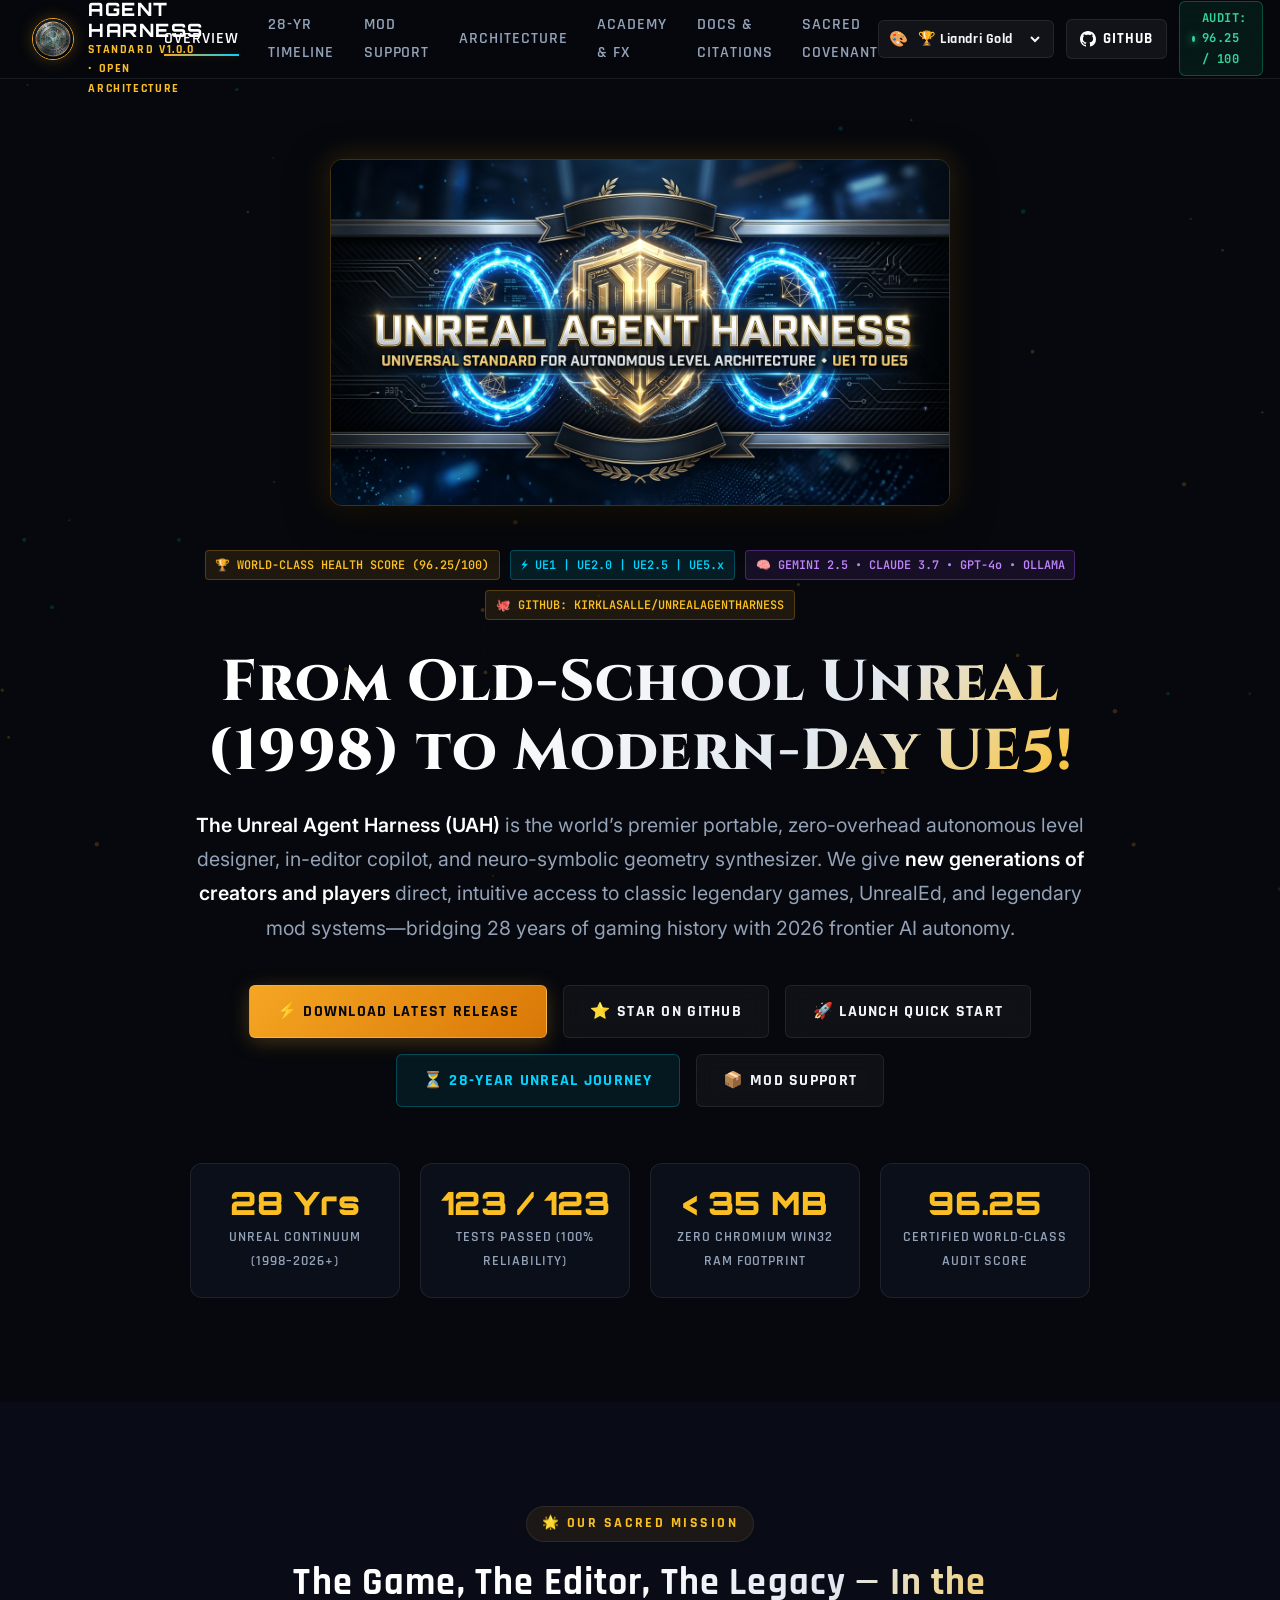
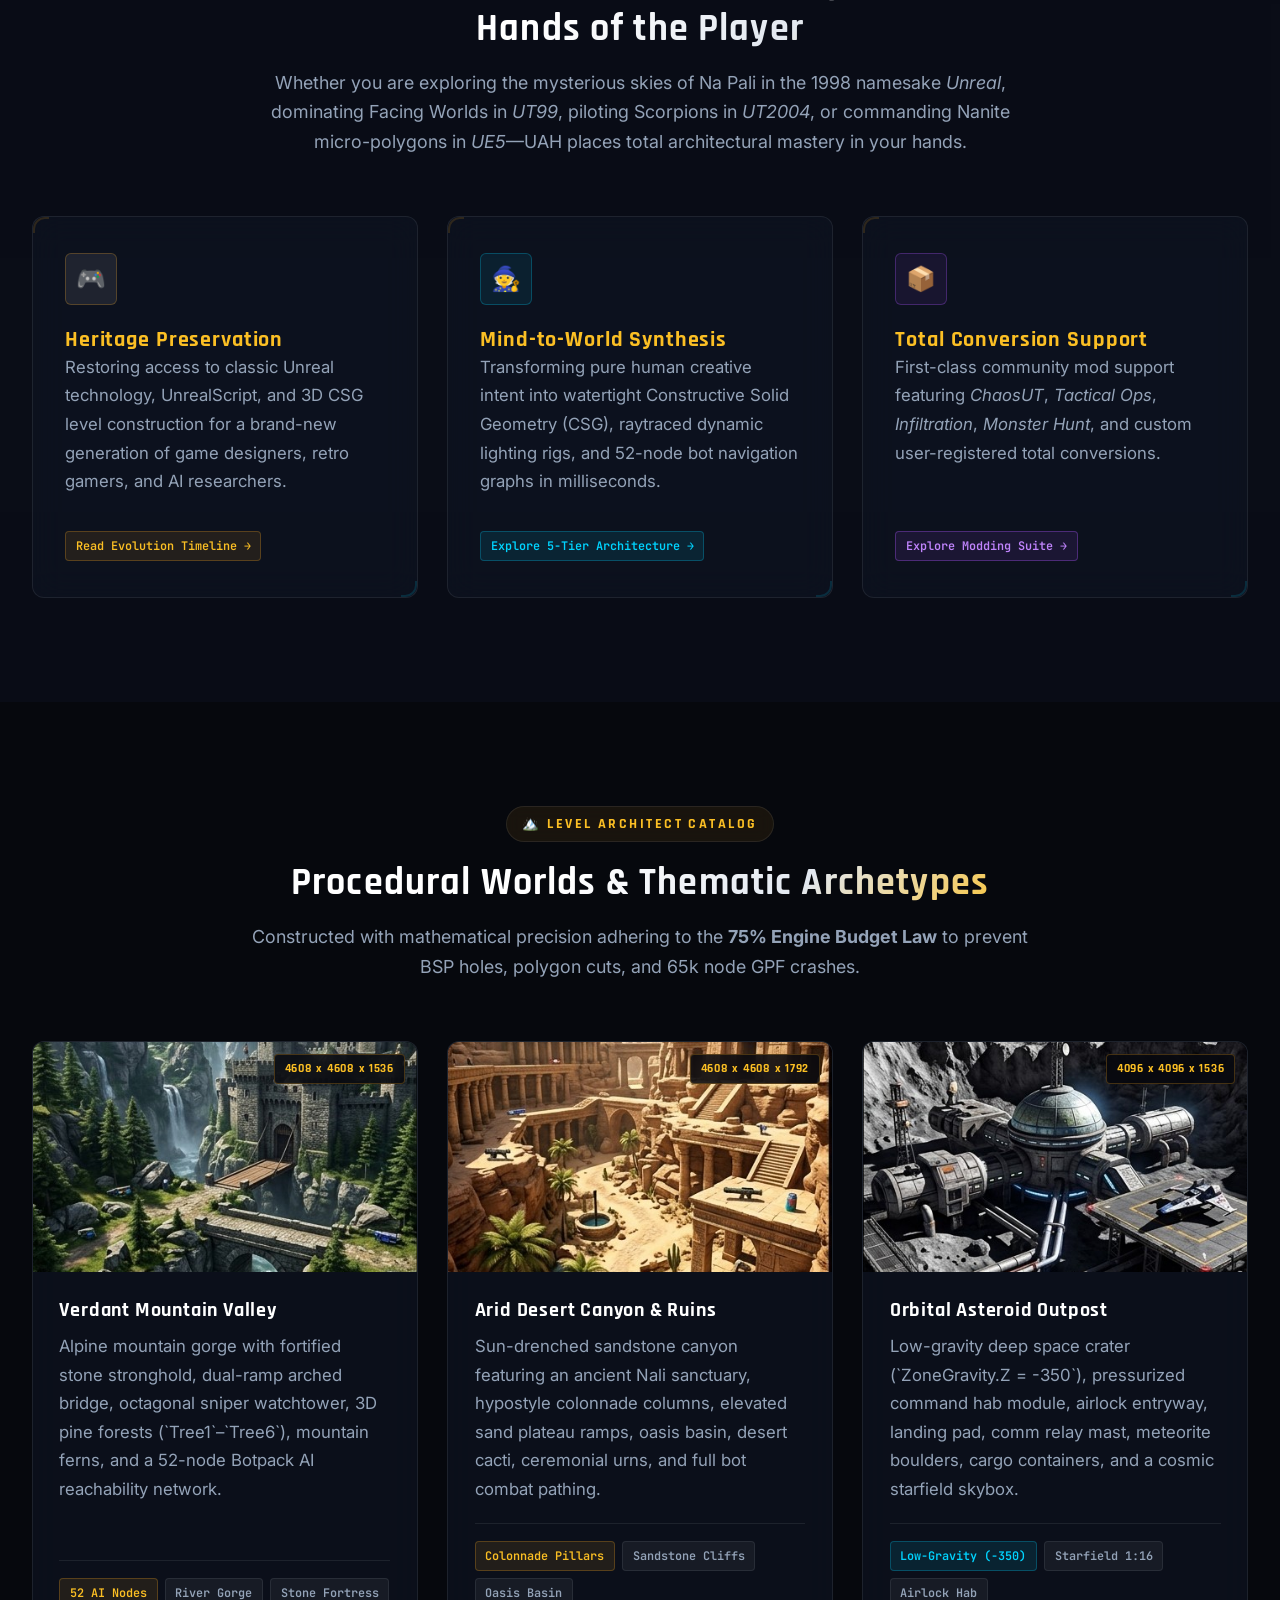
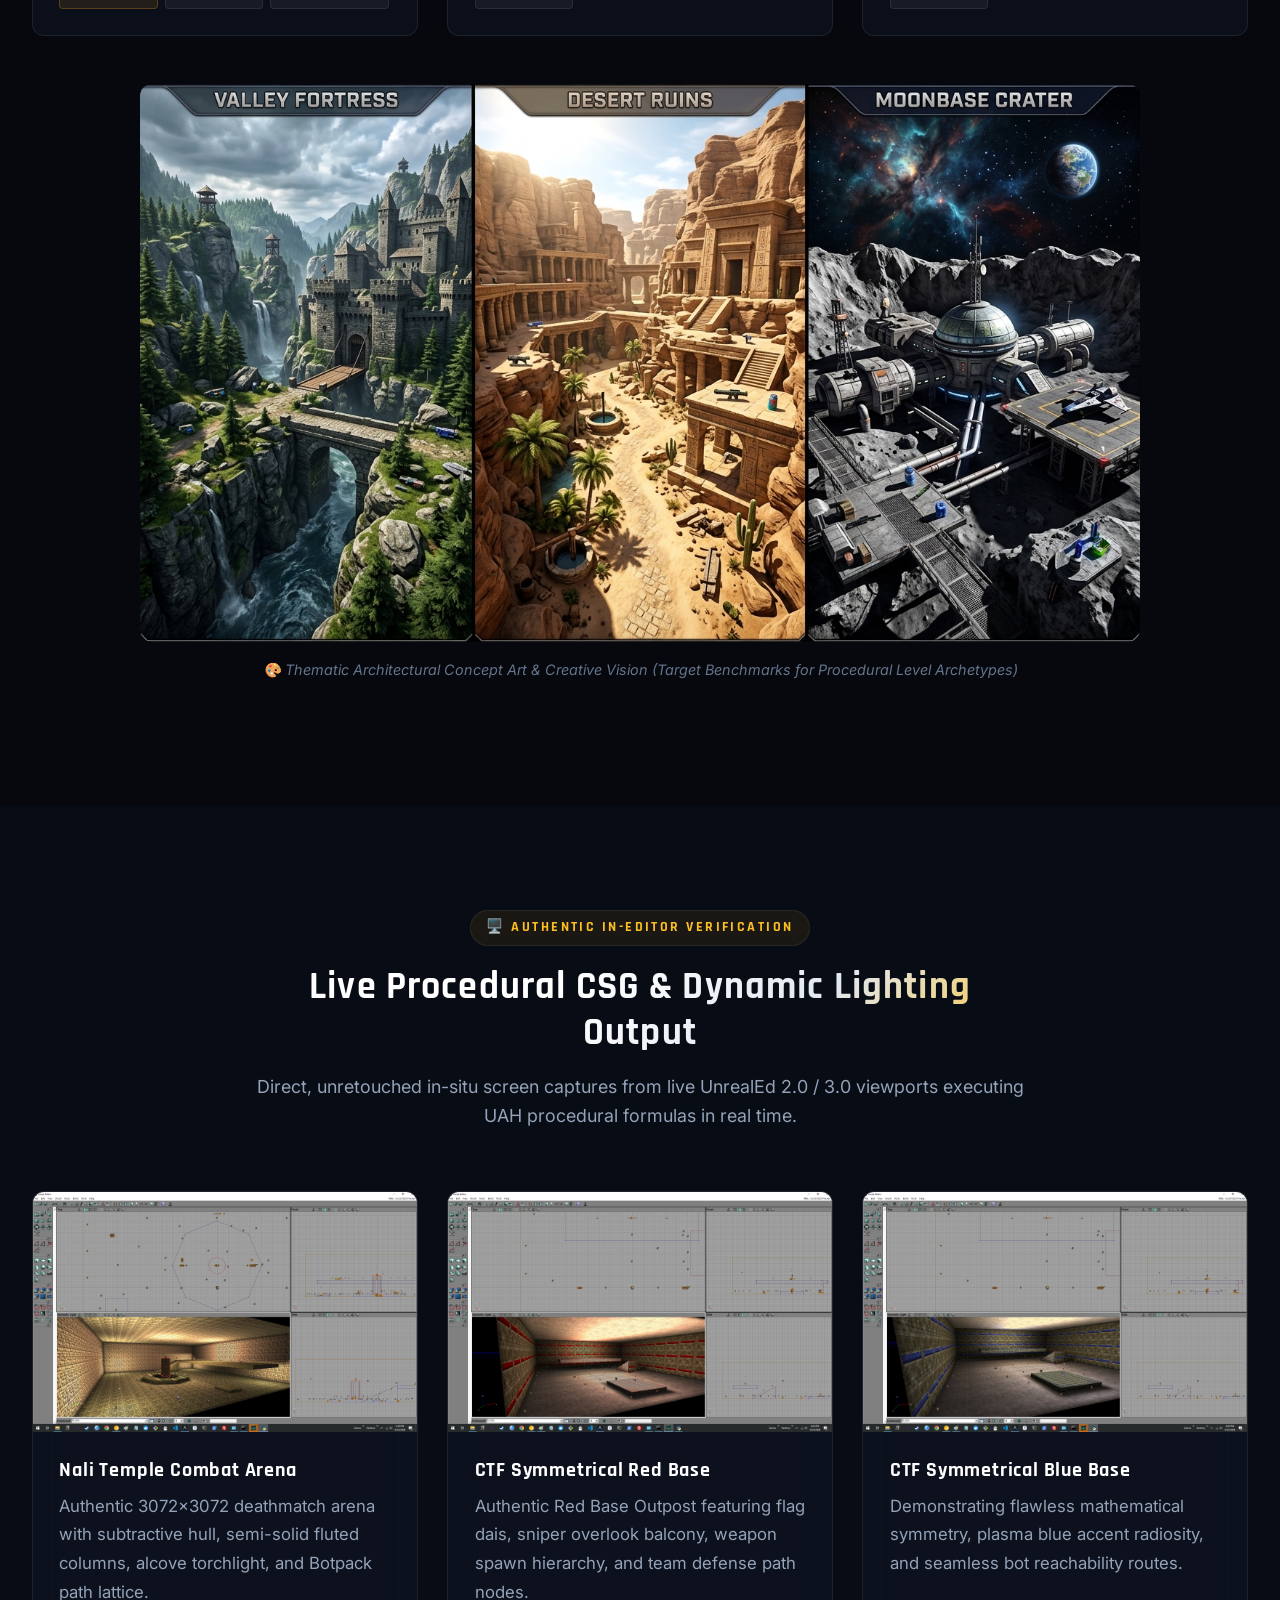
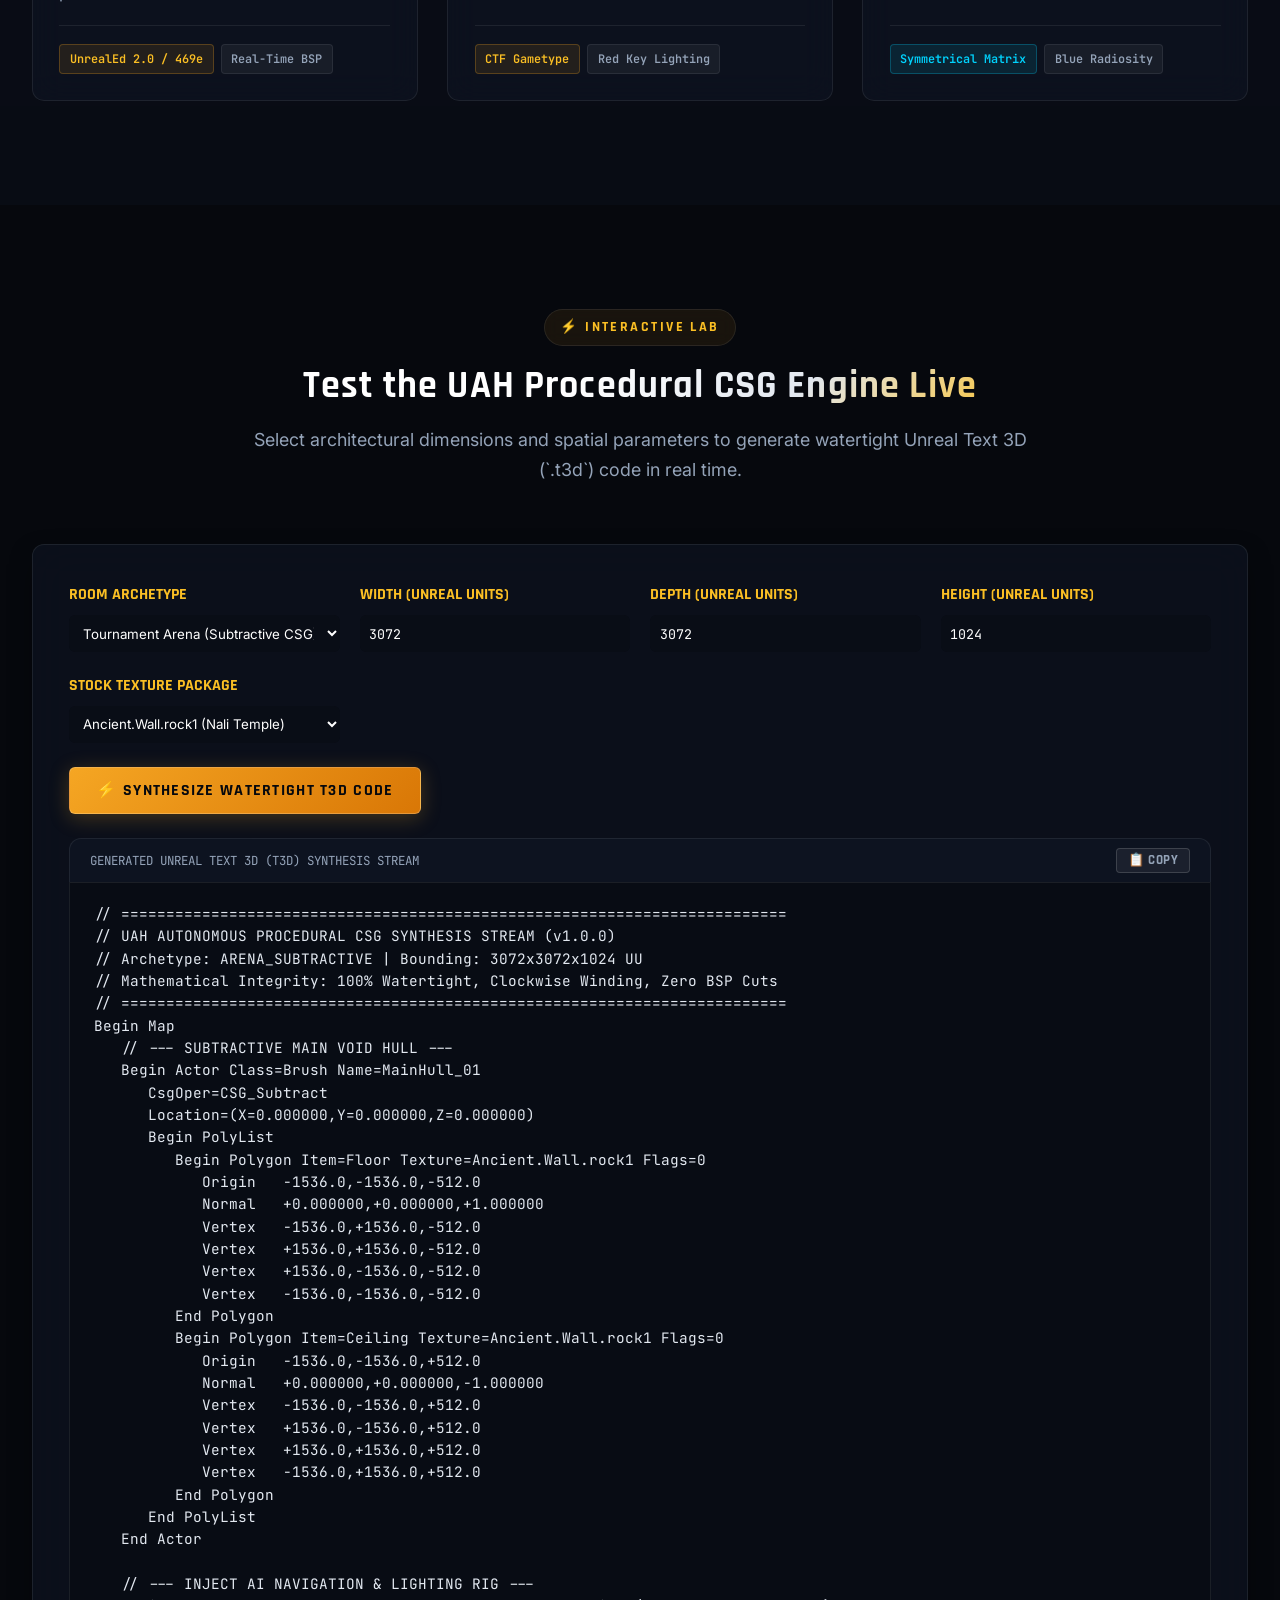
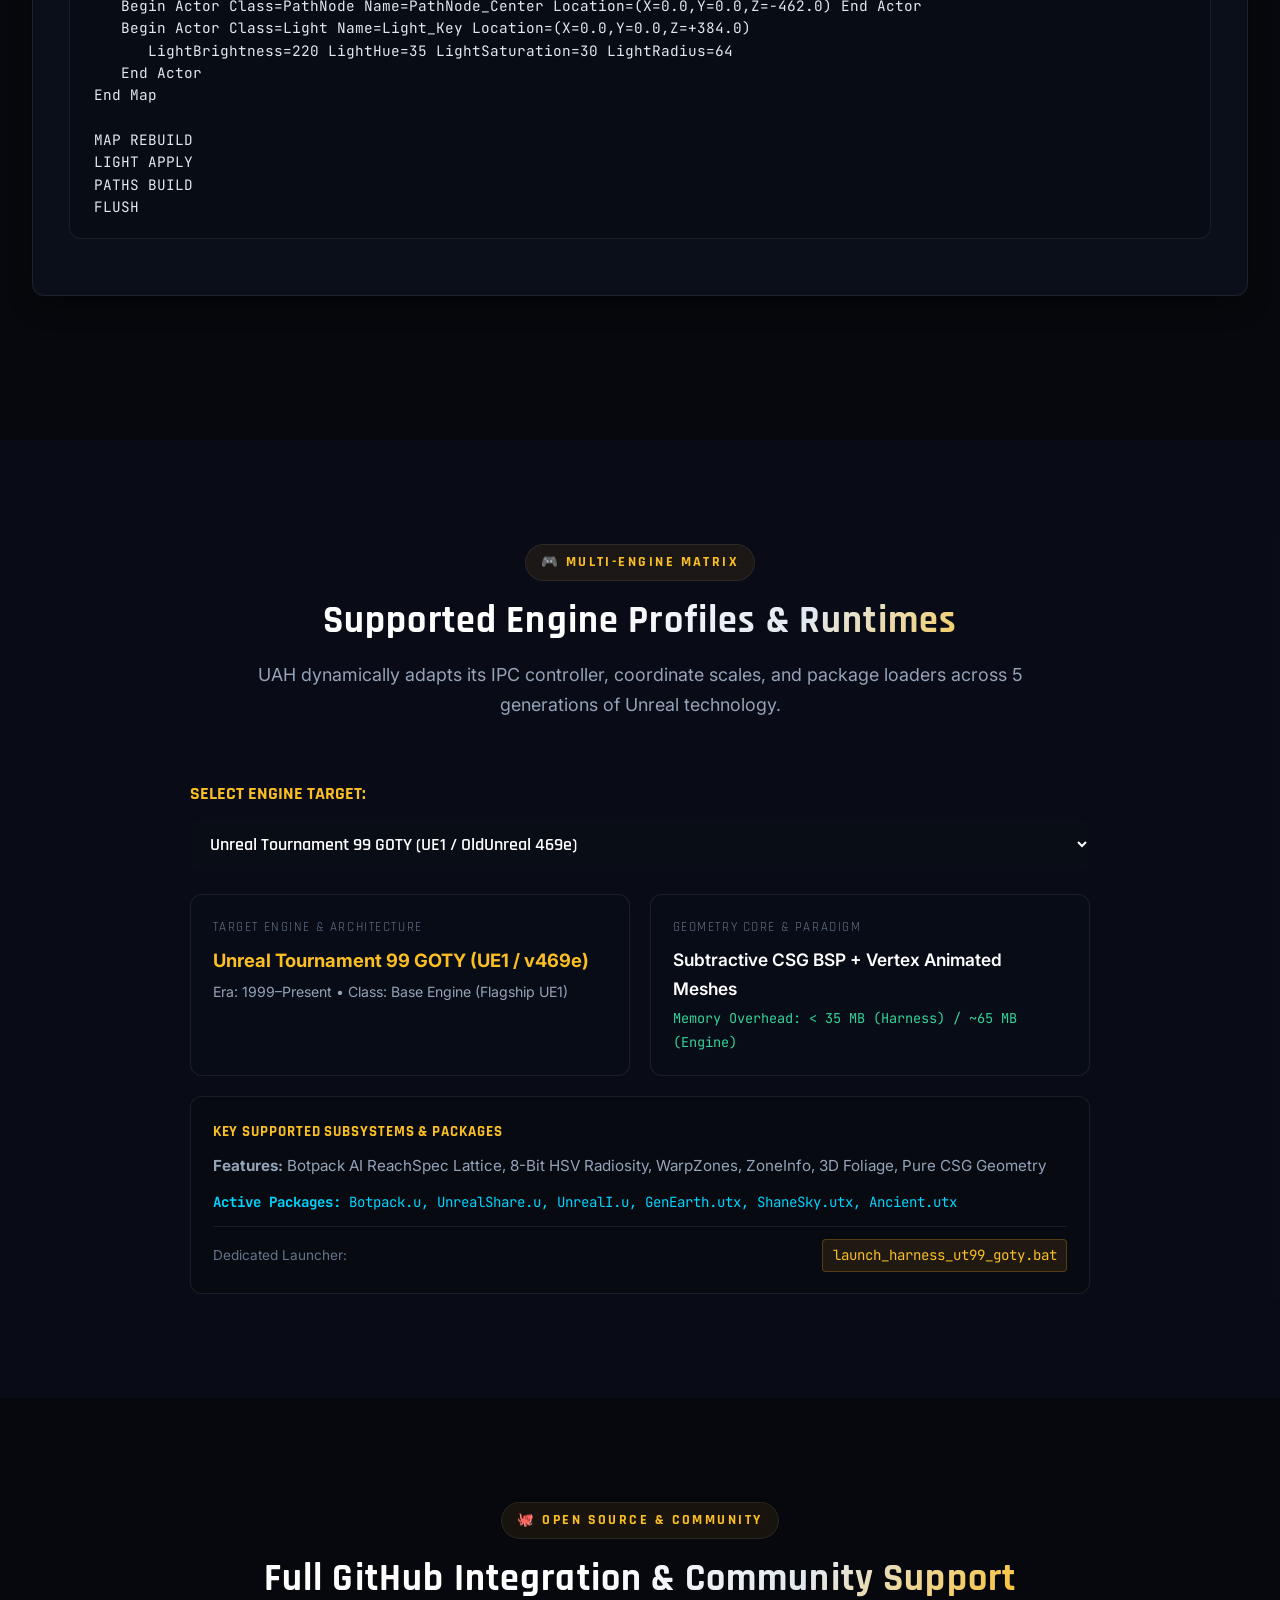
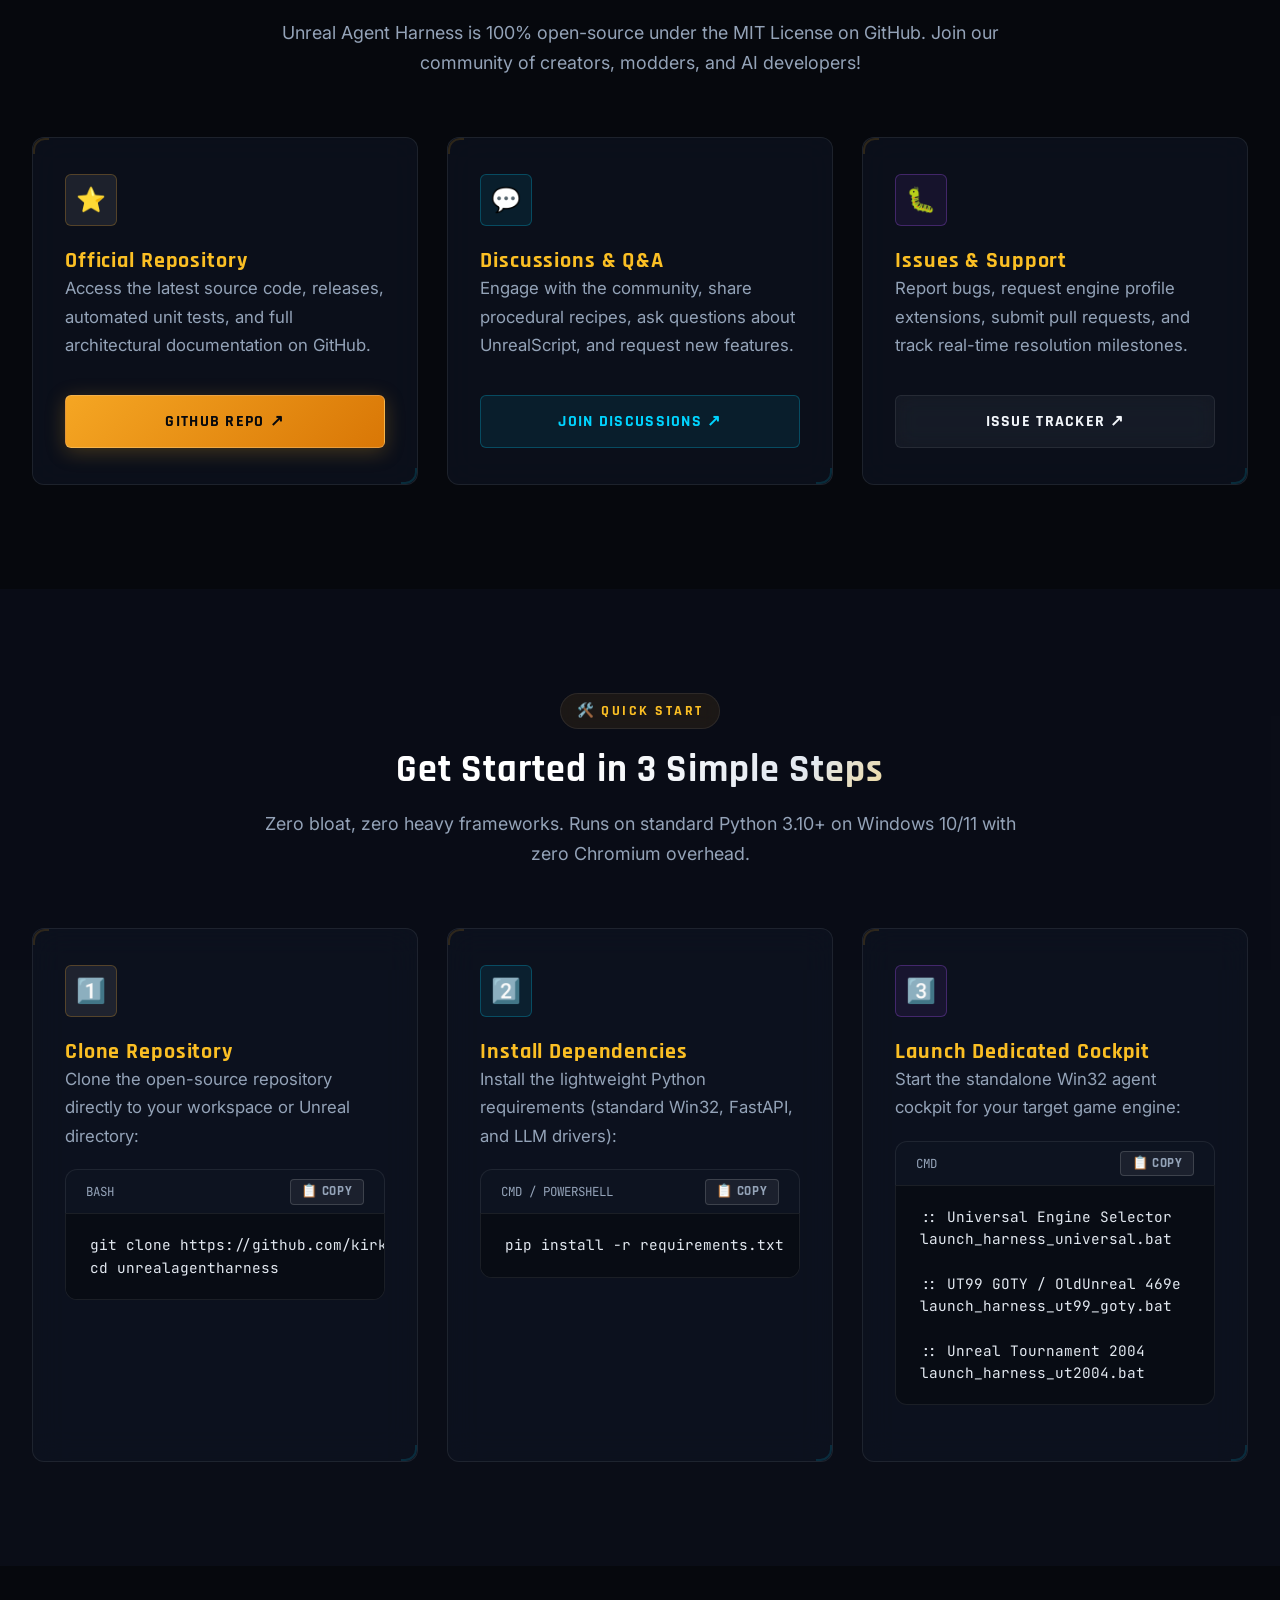
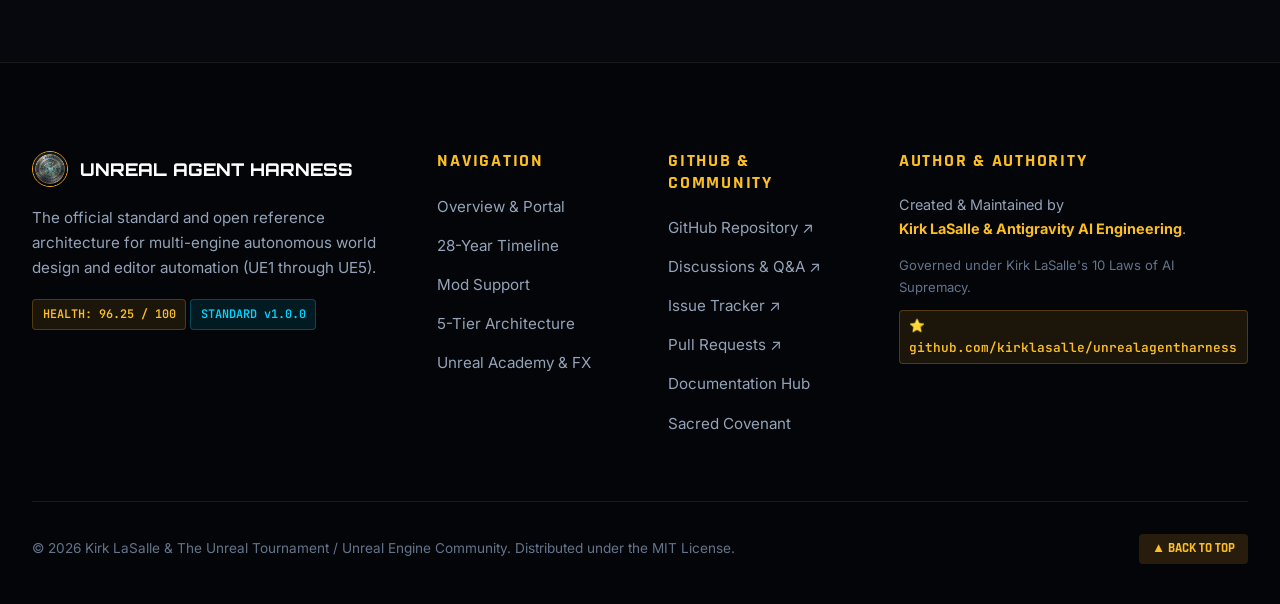
==== commit 95584962: "feat(engines): add multi-generational TOML engine profiles and update website test count to 123" ====
--- a/public_html/index.html
+++ b/public_html/index.html
@@ -82,7 +82,8 @@
         </p>
 
         <div class="hero-actions">
-          <a href="https://github.com/kirklasalle/unrealagentharness" target="_blank" rel="noopener" class="btn btn-primary">⭐ Star on GitHub</a>
+          <a href="https://github.com/kirklasalle/unrealagentharness/releases/latest" target="_blank" rel="noopener" class="btn btn-primary">⚡ Download Latest Release</a>
+          <a href="https://github.com/kirklasalle/unrealagentharness" target="_blank" rel="noopener" class="btn btn-secondary">⭐ Star on GitHub</a>
           <a href="#quickstart" class="btn btn-secondary">🚀 Launch Quick Start</a>
           <a href="timeline.html" class="btn btn-cyan">⏳ 28-Year Unreal Journey</a>
           <a href="mods.html" class="btn btn-secondary">📦 Mod Support</a>
@@ -94,7 +95,7 @@
             <div class="stat-label">Unreal Continuum (1998–2026+)</div>
           </div>
           <div class="stat-card">
-            <div class="stat-number">106 / 106</div>
+            <div class="stat-number">123 / 123</div>
             <div class="stat-label">Tests Passed (100% Reliability)</div>
           </div>
           <div class="stat-card">
